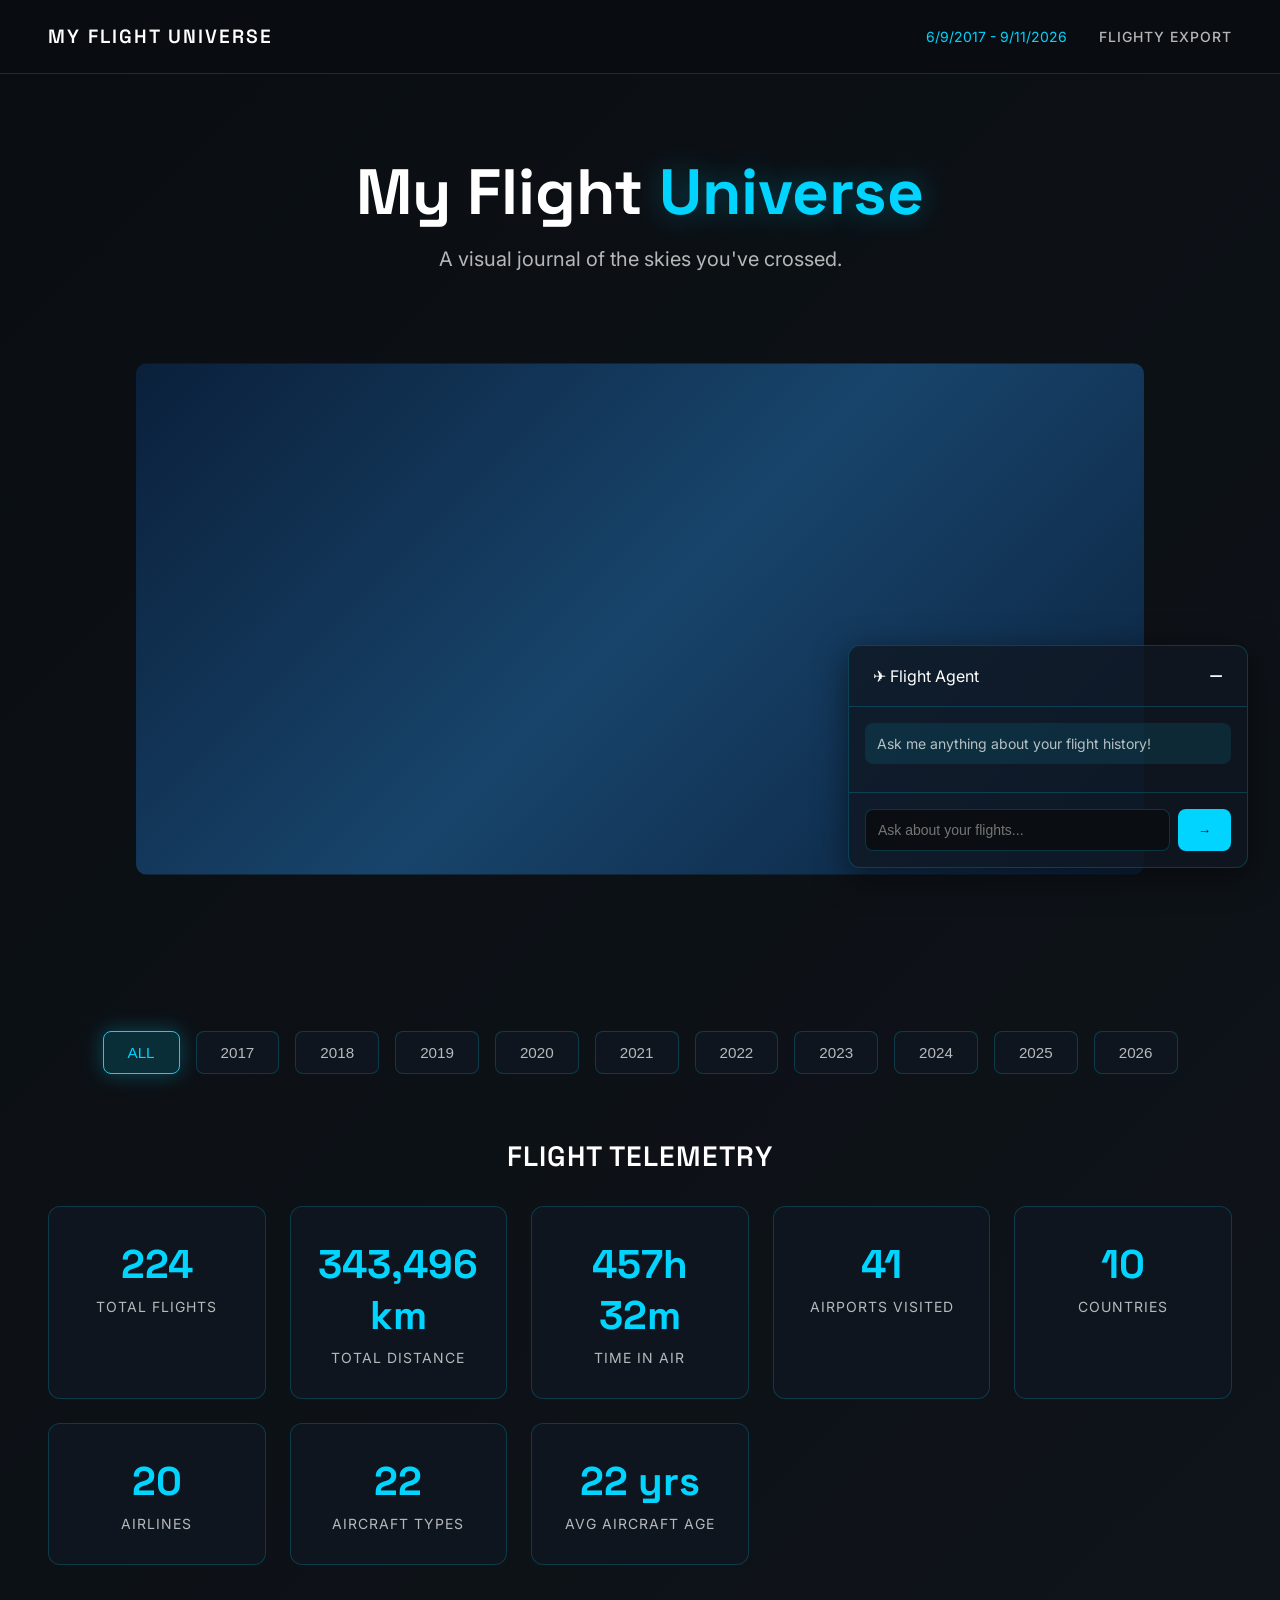
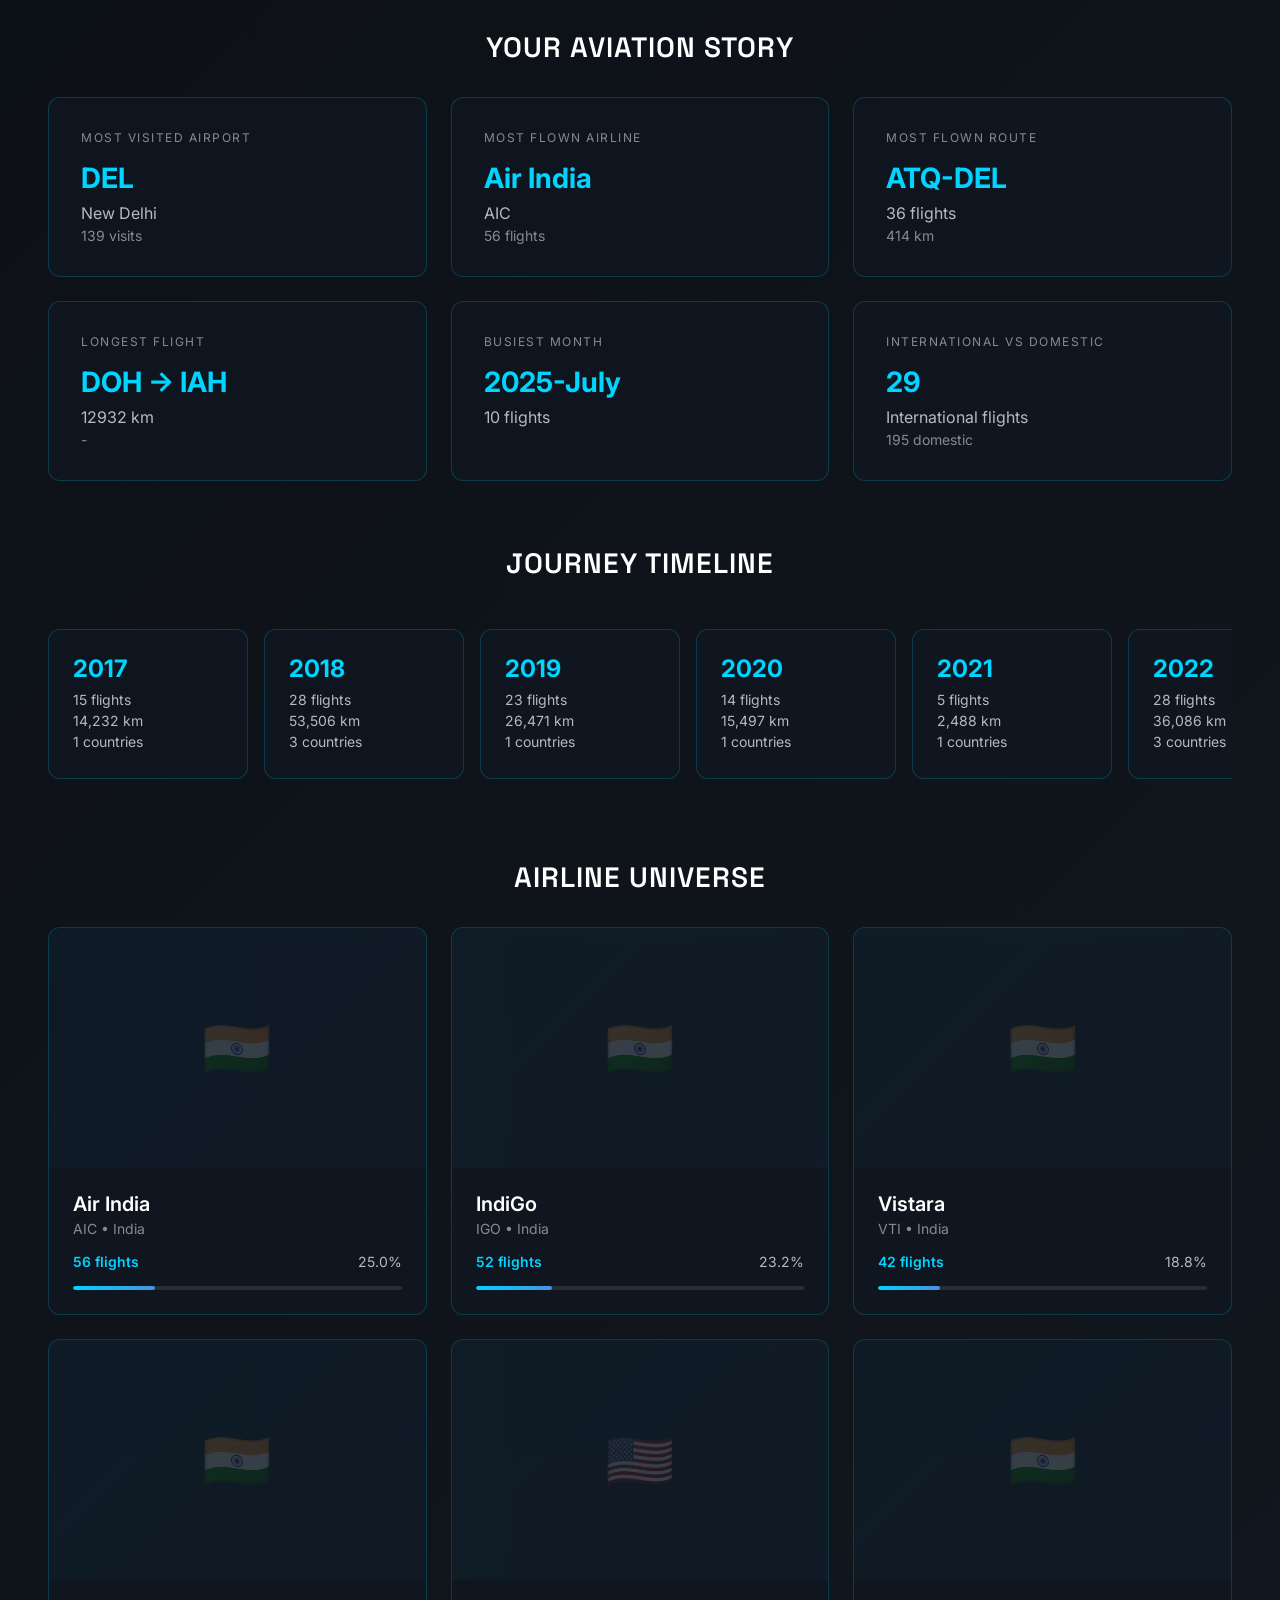
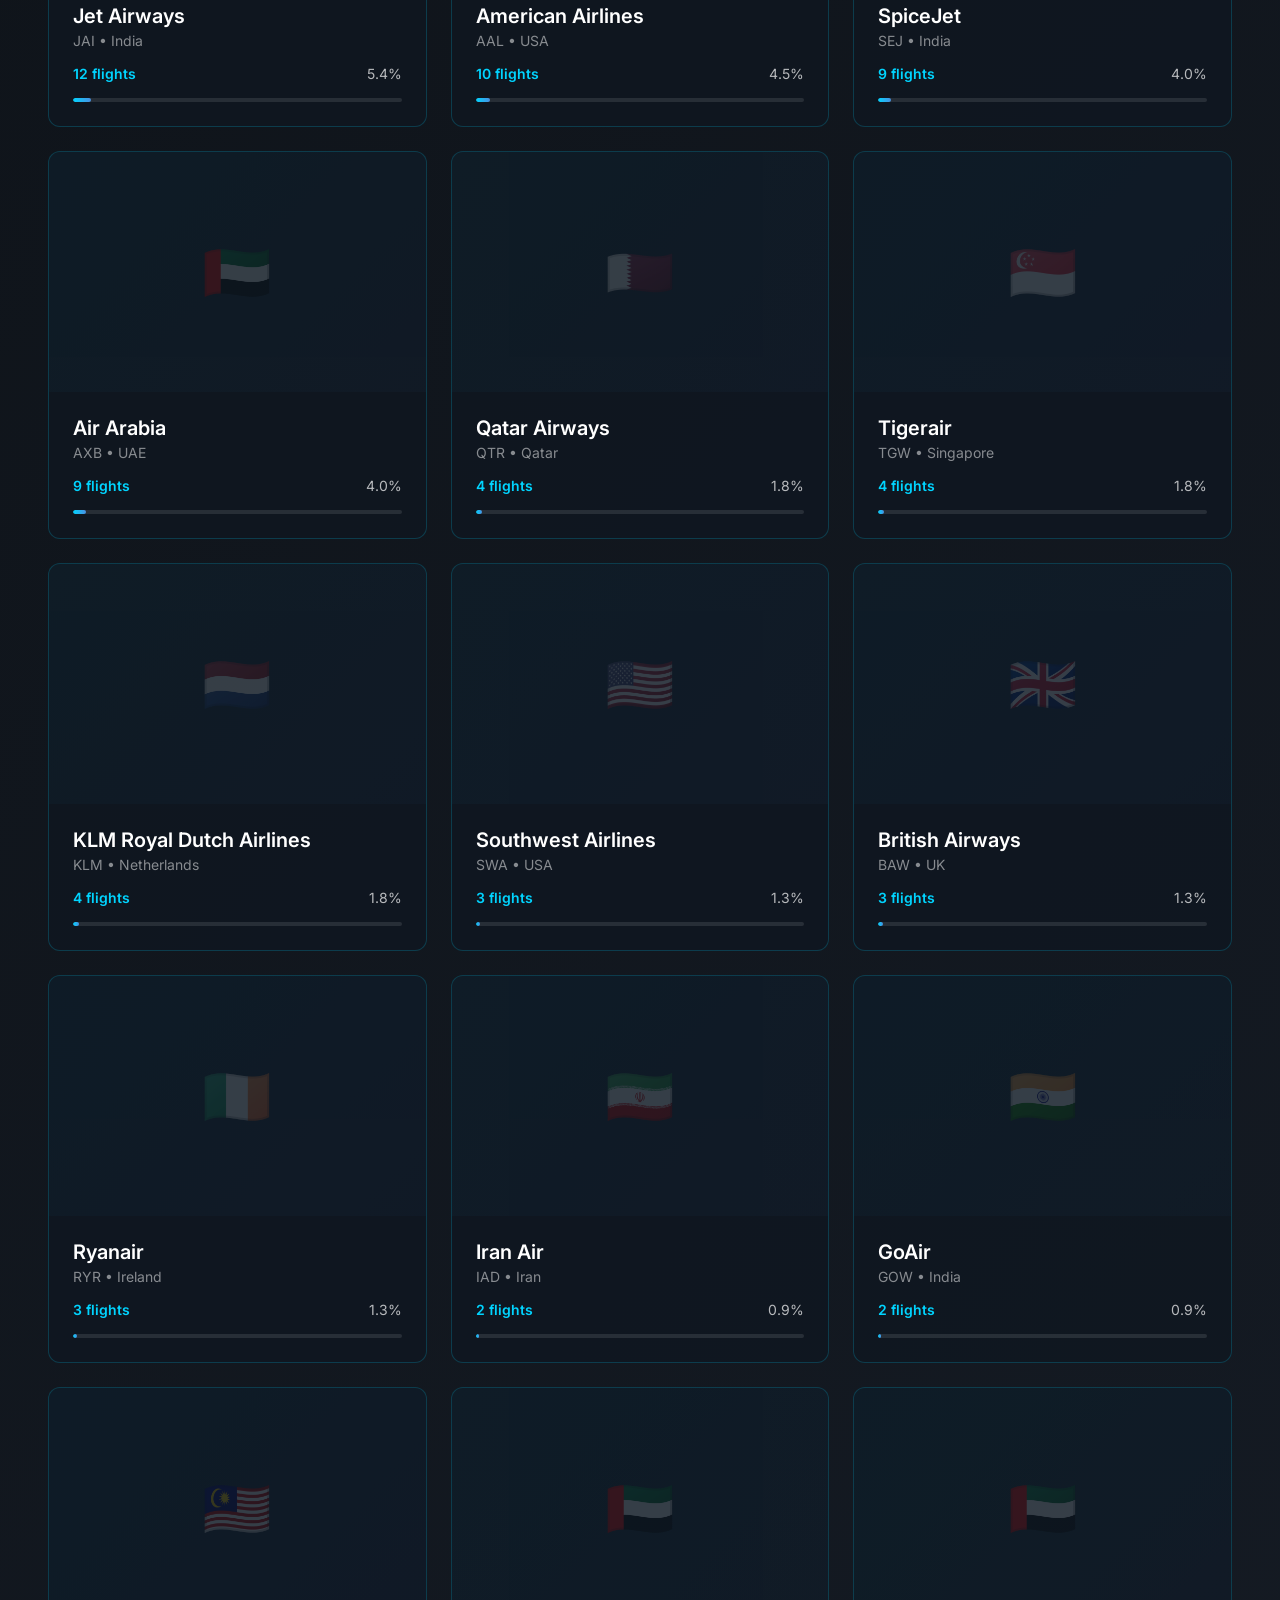
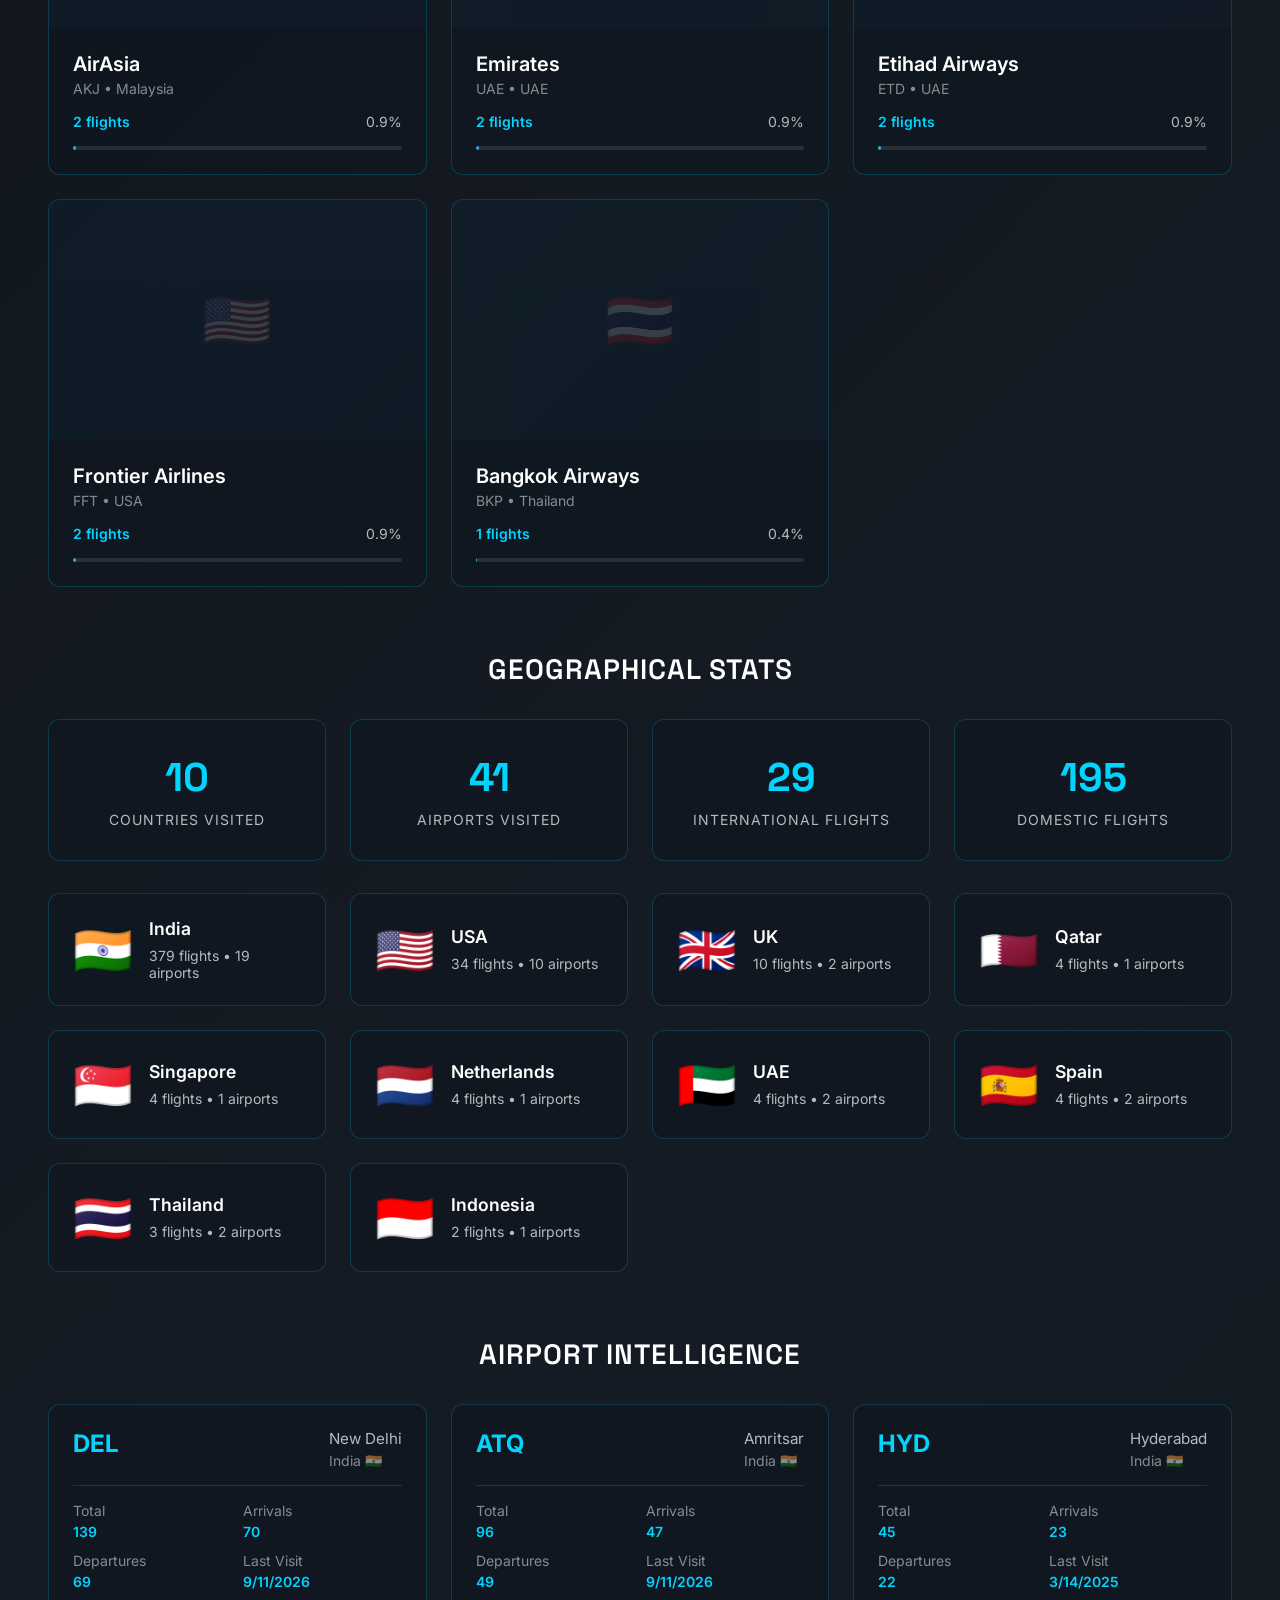
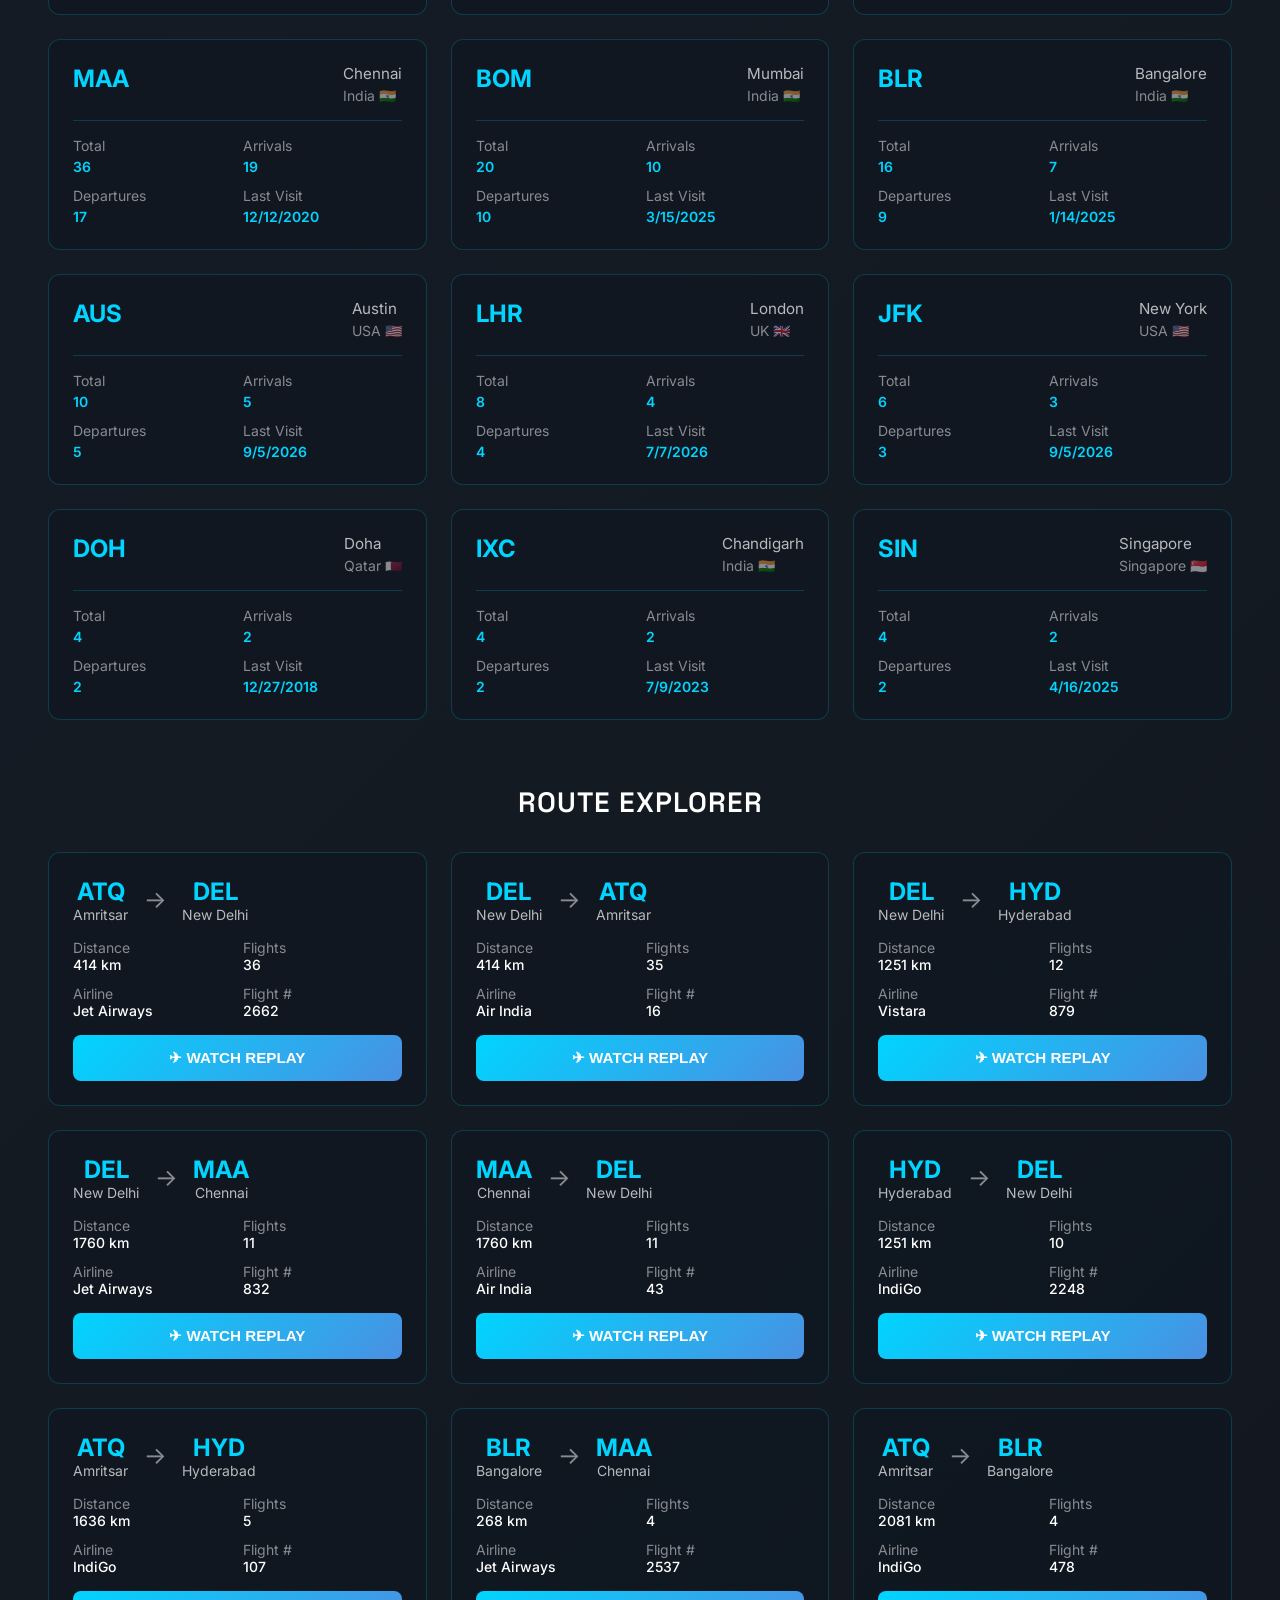
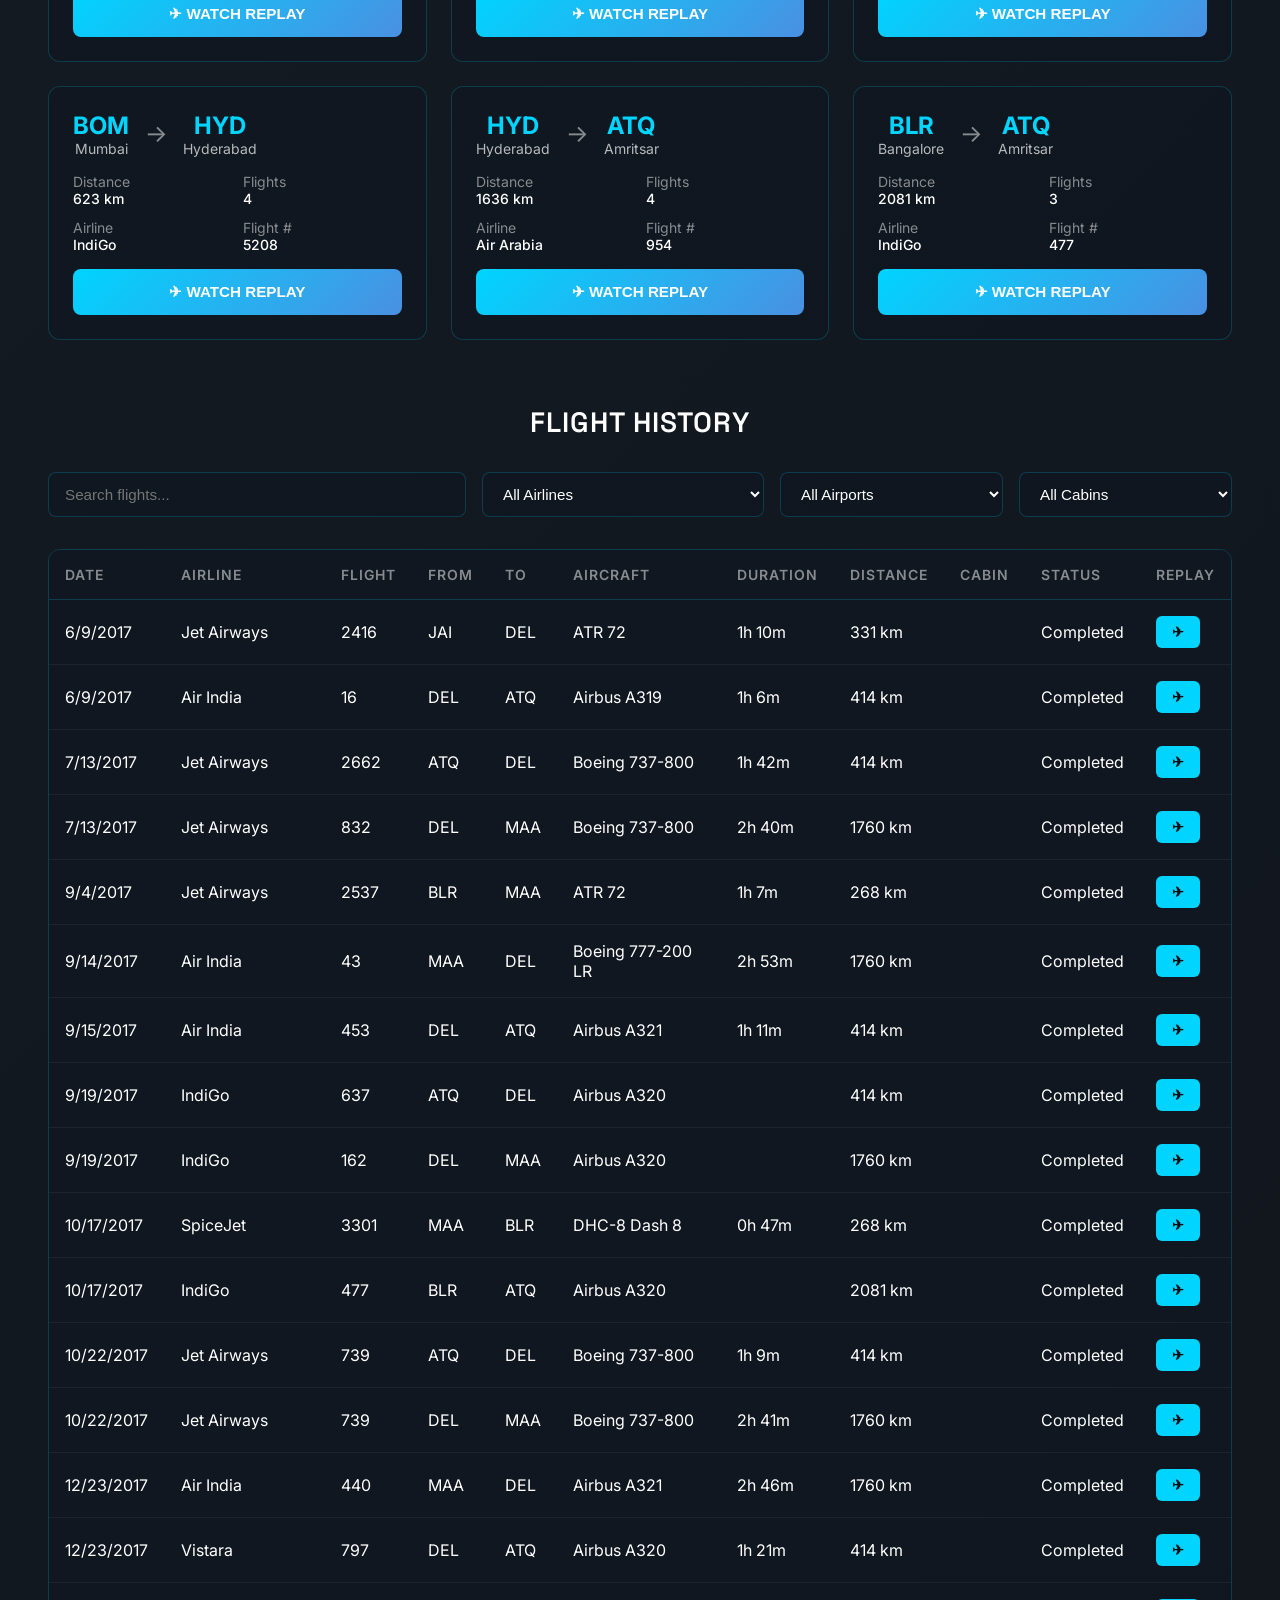
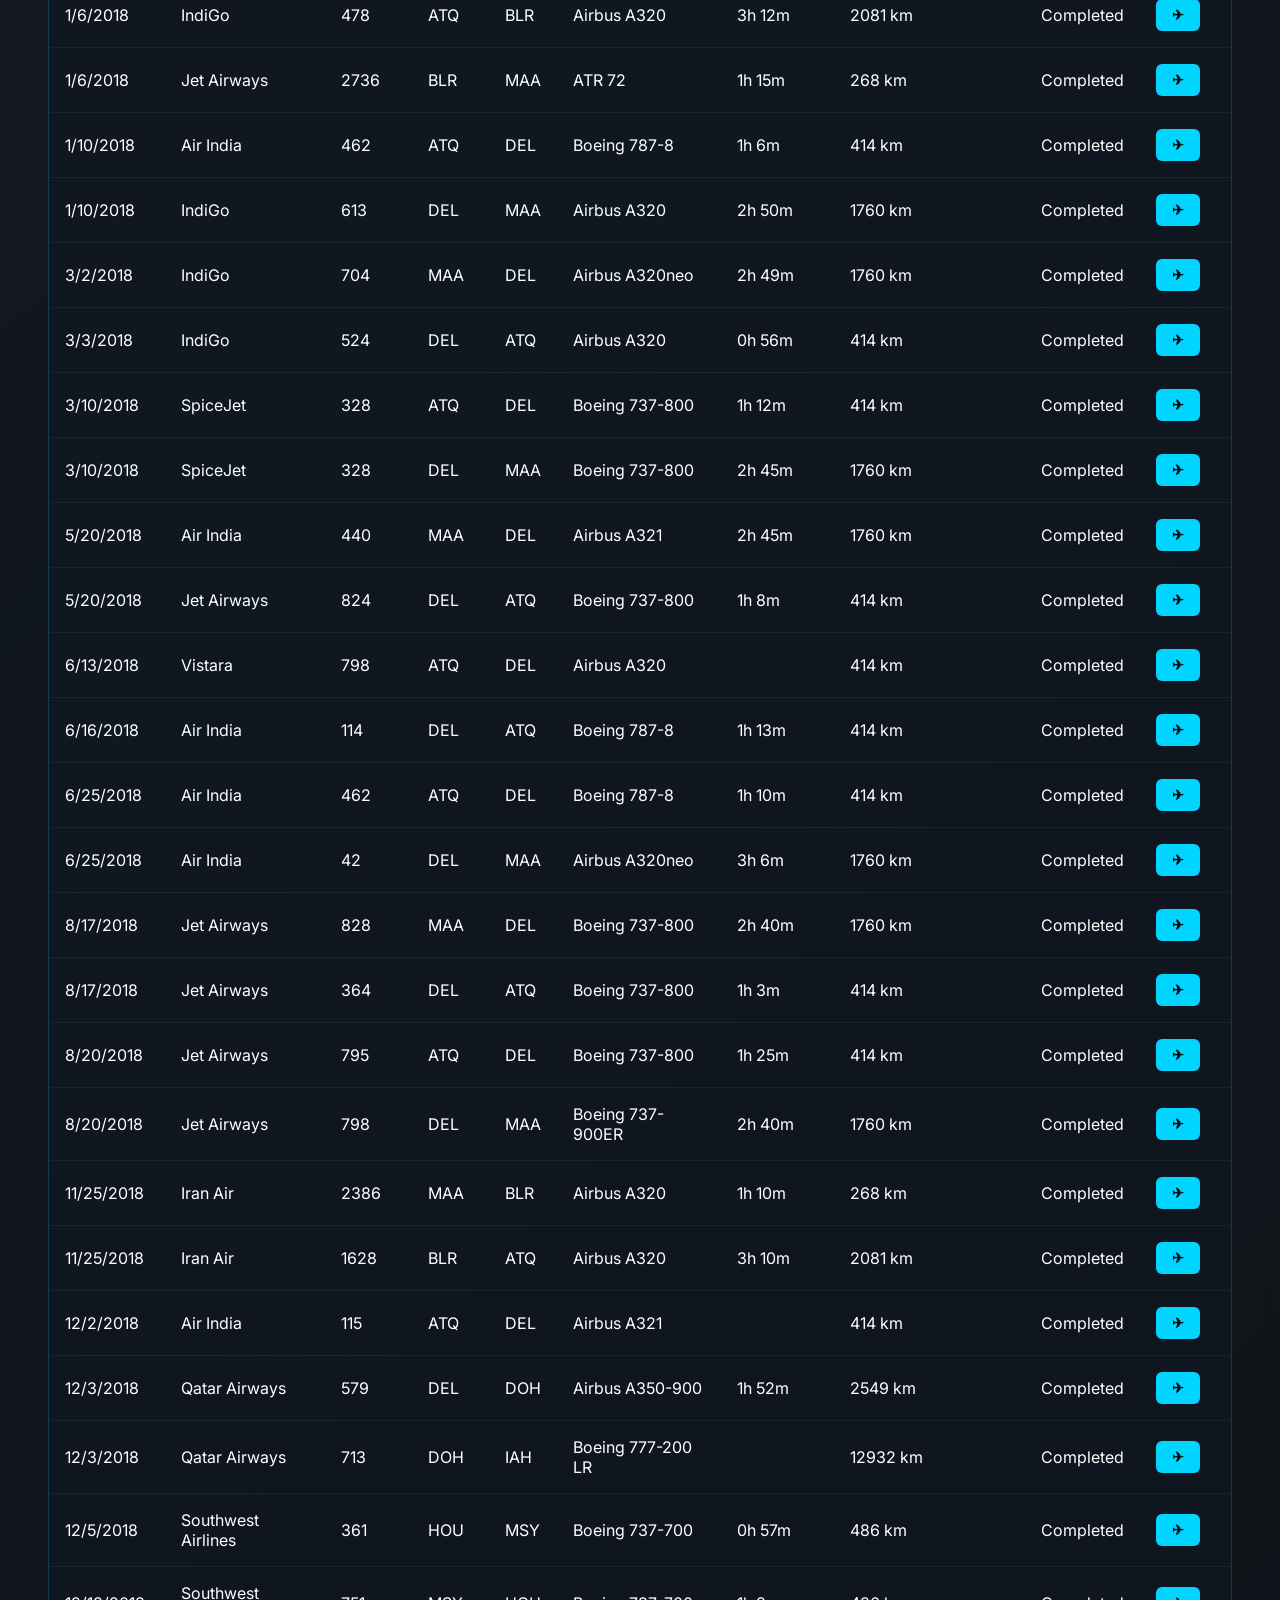
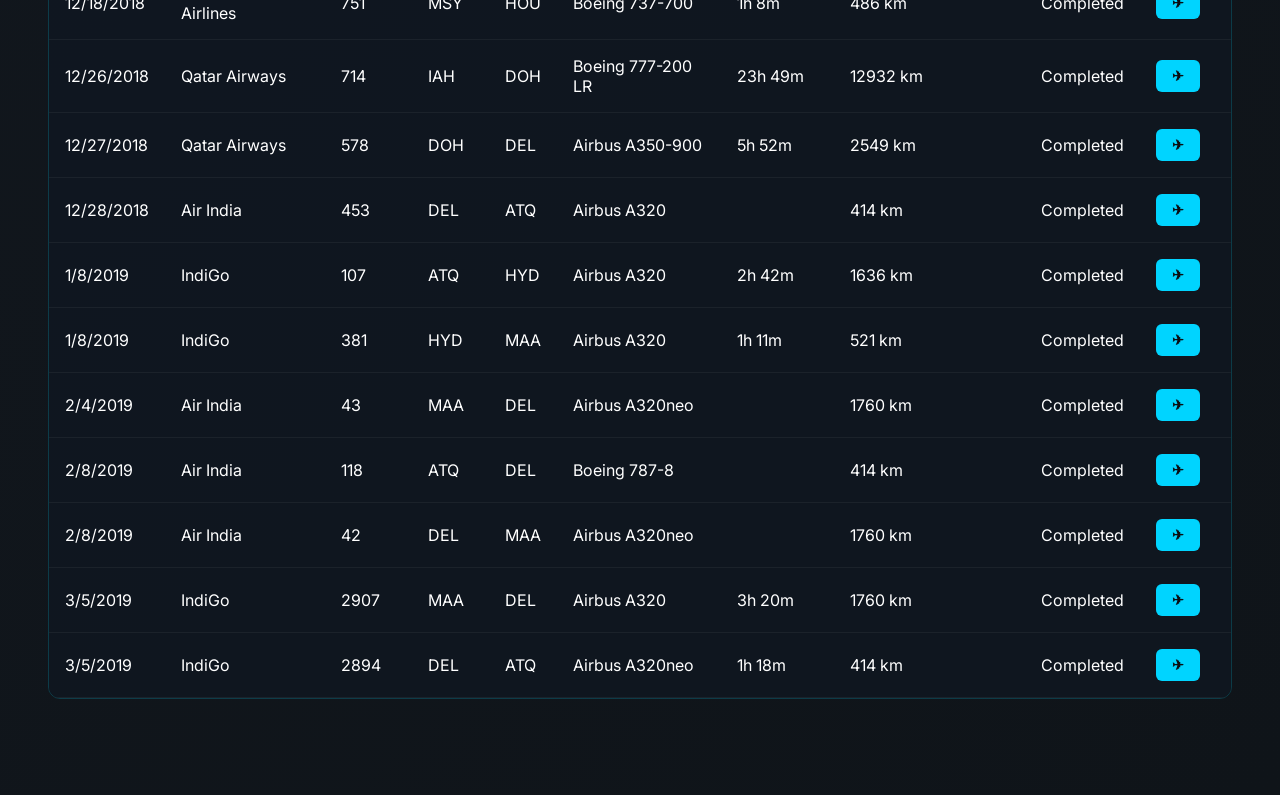
==== index.html @ b96ce651 "Add files via upload" ====
<!DOCTYPE html>
<html lang="en">
<head>
    <meta charset="UTF-8">
    <meta name="viewport" content="width=device-width, initial-scale=1.0">
    <title>My Flight Universe</title>
    <link rel="preconnect" href="https://fonts.googleapis.com">
    <link rel="preconnect" href="https://fonts.gstatic.com" crossorigin>
    <link href="https://fonts.googleapis.com/css2?family=Inter:wght@300;400;500;600;700&family=Space+Grotesk:wght@400;500;600;700&display=swap" rel="stylesheet">
    <link rel="stylesheet" href="styles.css">
</head>
<body>
    <div id="app">
        <nav class="top-nav">
            <div class="nav-left">
                <h1 class="nav-logo">MY FLIGHT UNIVERSE</h1>
            </div>
            <div class="nav-right">
                <span class="date-range" id="dateRange">Loading...</span>
                <span class="export-label">FLIGHTY EXPORT</span>
            </div>
        </nav>

        <main class="main-content">
            <!-- Hero Section -->
            <section class="hero-section">
                <h1 class="hero-title">My Flight <span class="universe-glow">Universe</span></h1>
                <p class="hero-subtitle">A visual journal of the skies you've crossed.</p>

                <div class="globe-container" id="globeContainer">
                    <div id="globe"></div>
                </div>
            </section>

            <!-- Year Filter -->
            <section class="filter-section">
                <div class="year-filter" id="yearFilter">
                    <button class="year-btn active" data-year="all">ALL</button>
                </div>
            </section>

            <!-- Flight Telemetry -->
            <section class="telemetry-section">
                <h2 class="section-title">FLIGHT TELEMETRY</h2>
                <div class="kpi-grid" id="kpiGrid">
                    <div class="kpi-card">
                        <div class="kpi-value" id="totalFlights">-</div>
                        <div class="kpi-label">Total Flights</div>
                    </div>
                    <div class="kpi-card">
                        <div class="kpi-value" id="totalDistance">-</div>
                        <div class="kpi-label">Total Distance</div>
                    </div>
                    <div class="kpi-card">
                        <div class="kpi-value" id="timeInAir">-</div>
                        <div class="kpi-label">Time in Air</div>
                    </div>
                    <div class="kpi-card">
                        <div class="kpi-value" id="airportsVisited">-</div>
                        <div class="kpi-label">Airports Visited</div>
                    </div>
                    <div class="kpi-card">
                        <div class="kpi-value" id="countries">-</div>
                        <div class="kpi-label">Countries</div>
                    </div>
                    <div class="kpi-card">
                        <div class="kpi-value" id="airlines">-</div>
                        <div class="kpi-label">Airlines</div>
                    </div>
                    <div class="kpi-card">
                        <div class="kpi-value" id="aircraftTypes">-</div>
                        <div class="kpi-label">Aircraft Types</div>
                    </div>
                    <div class="kpi-card">
                        <div class="kpi-value" id="avgAircraftAge">-</div>
                        <div class="kpi-label">Avg Aircraft Age</div>
                    </div>
                </div>
            </section>

            <!-- Aviation Story -->
            <section class="story-section">
                <h2 class="section-title">YOUR AVIATION STORY</h2>
                <div class="story-grid" id="storyGrid"></div>
            </section>

            <!-- Journey Timeline -->
            <section class="timeline-section">
                <h2 class="section-title">JOURNEY TIMELINE</h2>
                <div class="timeline-container" id="timelineContainer"></div>
            </section>

            <!-- Airline Universe -->
            <section class="airline-section">
                <h2 class="section-title">AIRLINE UNIVERSE</h2>
                <div class="airline-grid" id="airlineGrid"></div>
            </section>

            <!-- Geographical Stats -->
            <section class="geo-section">
                <h2 class="section-title">GEOGRAPHICAL STATS</h2>
                <div class="geo-summary" id="geoSummary"></div>
                <div class="country-grid" id="countryGrid"></div>
            </section>

            <!-- Airport Intelligence -->
            <section class="airport-section">
                <h2 class="section-title">AIRPORT INTELLIGENCE</h2>
                <div class="airport-grid" id="airportGrid"></div>
            </section>

            <!-- Route Explorer -->
            <section class="route-section">
                <h2 class="section-title">ROUTE EXPLORER</h2>
                <div class="route-grid" id="routeGrid"></div>
            </section>

            <!-- Flight History -->
            <section class="history-section">
                <h2 class="section-title">FLIGHT HISTORY</h2>
                <div class="history-controls">
                    <input type="text" id="searchInput" placeholder="Search flights..." class="search-input">
                    <select id="airlineFilter" class="filter-select">
                        <option value="">All Airlines</option>
                    </select>
                    <select id="airportFilter" class="filter-select">
                        <option value="">All Airports</option>
                    </select>
                    <select id="cabinFilter" class="filter-select">
                        <option value="">All Cabins</option>
                    </select>
                </div>
                <div class="table-container">
                    <table class="flight-table" id="flightTable">
                        <thead>
                            <tr>
                                <th>Date</th>
                                <th>Airline</th>
                                <th>Flight</th>
                                <th>From</th>
                                <th>To</th>
                                <th>Aircraft</th>
                                <th>Duration</th>
                                <th>Distance</th>
                                <th>Cabin</th>
                                <th>Status</th>
                                <th>Replay</th>
                            </tr>
                        </thead>
                        <tbody id="flightTableBody"></tbody>
                    </table>
                </div>
            </section>
        </main>

        <!-- Flight Replay Modal -->
        <div id="replayModal" class="replay-modal">
            <div class="replay-content">
                <button class="replay-close" id="replayClose">×</button>
                <div class="replay-layout">
                    <div class="replay-globe-section">
                        <canvas id="replayCanvas"></canvas>
                        <div id="replayGlobe" style="display:none;"></div>
                    </div>
                    <div class="replay-info-section">
                        <h3 class="replay-title">FLIGHT REPLAY</h3>
                        <div class="replay-details" id="replayDetails"></div>
                        <div class="replay-controls">
                            <button id="replayPlay" class="replay-btn">▶ Play</button>
                            <button id="replayPause" class="replay-btn" style="display:none;">⏸ Pause</button>
                            <button id="replayRestart" class="replay-btn">↻ Restart</button>
                            <div class="replay-speed">
                                <label>Speed:</label>
                                <button class="speed-btn" data-speed="0.5">0.5x</button>
                                <button class="speed-btn active" data-speed="1">1x</button>
                                <button class="speed-btn" data-speed="2">2x</button>
                                <button class="speed-btn" data-speed="4">4x</button>
                            </div>
                            <div class="replay-scrubber">
                                <input type="range" id="replayScrubber" min="0" max="100" value="0" class="scrubber">
                                <div class="scrubber-label">
                                    <span id="replayProgress">0%</span>
                                </div>
                            </div>
                        </div>
                    </div>
                </div>
            </div>
        </div>

        <!-- Flight Agent -->
        <div class="flight-agent" id="flightAgent">
            <div class="agent-header" id="agentHeader">
                <span>✈ Flight Agent</span>
                <button class="agent-toggle" id="agentToggle">−</button>
            </div>
            <div class="agent-body" id="agentBody">
                <div class="agent-messages" id="agentMessages">
                    <div class="agent-message agent-welcome">
                        Ask me anything about your flight history!
                    </div>
                </div>
                <div class="agent-input-container">
                    <input type="text" id="agentInput" placeholder="Ask about your flights..." class="agent-input">
                    <button id="agentSend" class="agent-send">→</button>
                </div>
            </div>
        </div>

        <!-- CSV Upload -->
        <div class="upload-section">
            <input type="file" id="csvUpload" accept=".csv" style="display: none;">
            <button id="uploadBtn" class="upload-btn">📁 Load Flighty CSV</button>
        </div>
    </div>

    <script src="https://unpkg.com/globe.gl"></script>
    <script src="https://cdn.jsdelivr.net/npm/topojson-client@3"></script>
    <script src="app.js"></script>
</body>
</html>
---- styles.css ----
:root {
    --bg-dark: #0a0e12;
    --bg-card: rgba(15, 23, 33, 0.8);
    --bg-card-hover: rgba(20, 30, 42, 0.9);
    --accent-cyan: #00d4ff;
    --accent-blue: #4a90e2;
    --accent-purple: #7b68ee;
    --text-primary: #ffffff;
    --text-secondary: rgba(255, 255, 255, 0.7);
    --text-muted: rgba(255, 255, 255, 0.5);
    --border-color: rgba(0, 212, 255, 0.2);
    --glow-color: rgba(0, 212, 255, 0.3);
}

* {
    margin: 0;
    padding: 0;
    box-sizing: border-box;
}

body {
    font-family: 'Inter', -apple-system, BlinkMacSystemFont, sans-serif;
    background: linear-gradient(135deg, #0a0e12 0%, #151b24 50%, #0f1419 100%);
    color: var(--text-primary);
    min-height: 100vh;
    overflow-x: hidden;
}

/* Navigation */
.top-nav {
    display: flex;
    justify-content: space-between;
    align-items: center;
    padding: 1.5rem 3rem;
    background: rgba(10, 14, 18, 0.95);
    backdrop-filter: blur(10px);
    border-bottom: 1px solid var(--border-color);
    position: sticky;
    top: 0;
    z-index: 100;
}

.nav-logo {
    font-family: 'Space Grotesk', sans-serif;
    font-size: 1.2rem;
    font-weight: 600;
    letter-spacing: 2px;
    color: var(--text-primary);
}

.nav-right {
    display: flex;
    gap: 2rem;
    align-items: center;
    font-size: 0.875rem;
    color: var(--text-secondary);
}

.date-range {
    color: var(--accent-cyan);
}

.export-label {
    font-weight: 500;
    letter-spacing: 1px;
}

/* Main Content */
.main-content {
    padding: 2rem 3rem;
    max-width: 1800px;
    margin: 0 auto;
}

/* Hero Section */
.hero-section {
    text-align: center;
    padding: 3rem 0 2rem;
}

.hero-title {
    font-family: 'Space Grotesk', sans-serif;
    font-size: 4rem;
    font-weight: 700;
    margin-bottom: 1rem;
    line-height: 1.2;
}

.universe-glow {
    color: var(--accent-cyan);
    text-shadow: 0 0 30px var(--glow-color);
}

.hero-subtitle {
    font-size: 1.25rem;
    color: var(--text-secondary);
    margin-bottom: 3rem;
}

.globe-container {
    width: 100%;
    height: 600px;
    margin: 2rem auto;
    position: relative;
    border-radius: 12px;
    overflow: hidden;
    pointer-events: auto;
    transition: transform 0.1s ease-out, opacity 0.1s ease-out;
    transform-origin: center;
}

#globe, #replayGlobe {
    width: 100%;
    height: 100%;
}

#globe canvas {
    display: block;
}

/* Filter Section */
.filter-section {
    margin: 3rem 0;
}

.year-filter {
    display: flex;
    gap: 1rem;
    justify-content: center;
    flex-wrap: wrap;
}

.year-btn {
    padding: 0.75rem 1.5rem;
    background: var(--bg-card);
    border: 1px solid var(--border-color);
    border-radius: 8px;
    color: var(--text-secondary);
    font-size: 0.95rem;
    font-weight: 500;
    cursor: pointer;
    transition: all 0.3s ease;
}

.year-btn:hover {
    background: var(--bg-card-hover);
    border-color: var(--accent-cyan);
    color: var(--text-primary);
    transform: translateY(-2px);
}

.year-btn.active {
    background: rgba(0, 212, 255, 0.15);
    border-color: var(--accent-cyan);
    color: var(--accent-cyan);
    box-shadow: 0 0 20px var(--glow-color);
}

/* Section Titles */
.section-title {
    font-family: 'Space Grotesk', sans-serif;
    font-size: 1.75rem;
    font-weight: 600;
    margin-bottom: 2rem;
    letter-spacing: 1px;
    text-align: center;
}

/* KPI Grid */
.telemetry-section, .story-section, .timeline-section,
.airline-section, .geo-section, .airport-section,
.route-section, .history-section {
    margin: 4rem 0;
}

.kpi-grid {
    display: grid;
    grid-template-columns: repeat(auto-fit, minmax(200px, 1fr));
    gap: 1.5rem;
}

.kpi-card {
    background: var(--bg-card);
    border: 1px solid var(--border-color);
    border-radius: 12px;
    padding: 2rem 1.5rem;
    text-align: center;
    transition: all 0.3s ease;
    backdrop-filter: blur(10px);
}

.kpi-card:hover {
    transform: translateY(-4px);
    border-color: var(--accent-cyan);
    box-shadow: 0 8px 24px var(--glow-color);
}

.kpi-value {
    font-family: 'Space Grotesk', sans-serif;
    font-size: 2.5rem;
    font-weight: 700;
    color: var(--accent-cyan);
    margin-bottom: 0.5rem;
}

.kpi-label {
    font-size: 0.875rem;
    color: var(--text-secondary);
    text-transform: uppercase;
    letter-spacing: 1px;
}

/* Story Grid */
.story-grid {
    display: grid;
    grid-template-columns: repeat(auto-fit, minmax(300px, 1fr));
    gap: 1.5rem;
}

.story-card {
    background: var(--bg-card);
    border: 1px solid var(--border-color);
    border-radius: 12px;
    padding: 2rem;
    transition: all 0.3s ease;
}

.story-card:hover {
    transform: translateY(-4px);
    border-color: var(--accent-cyan);
    box-shadow: 0 8px 24px var(--glow-color);
}

.story-card-title {
    font-size: 0.75rem;
    color: var(--text-muted);
    text-transform: uppercase;
    letter-spacing: 1.5px;
    margin-bottom: 1rem;
}

.story-card-main {
    font-size: 1.75rem;
    font-weight: 700;
    color: var(--accent-cyan);
    margin-bottom: 0.5rem;
}

.story-card-sub {
    font-size: 1rem;
    color: var(--text-secondary);
    margin-bottom: 0.25rem;
}

.story-card-detail {
    font-size: 0.875rem;
    color: var(--text-muted);
}

/* Timeline */
.timeline-container {
    display: flex;
    gap: 1rem;
    overflow-x: auto;
    padding: 1rem 0;
}

.timeline-item {
    background: var(--bg-card);
    border: 1px solid var(--border-color);
    border-radius: 12px;
    padding: 1.5rem;
    min-width: 200px;
    cursor: pointer;
    transition: all 0.3s ease;
}

.timeline-item:hover {
    transform: translateY(-4px);
    border-color: var(--accent-cyan);
}

.timeline-item.active {
    border-color: var(--accent-cyan);
    background: rgba(0, 212, 255, 0.1);
}

.timeline-year {
    font-size: 1.5rem;
    font-weight: 700;
    color: var(--accent-cyan);
    margin-bottom: 0.5rem;
}

.timeline-stat {
    font-size: 0.875rem;
    color: var(--text-secondary);
    margin: 0.25rem 0;
}

/* Airline Grid */
.airline-grid {
    display: grid;
    grid-template-columns: repeat(auto-fit, minmax(320px, 1fr));
    gap: 1.5rem;
}

.airline-card {
    background: var(--bg-card);
    border: 1px solid var(--border-color);
    border-radius: 12px;
    overflow: hidden;
    transition: all 0.3s ease;
}

.airline-card:hover {
    transform: translateY(-4px);
    border-color: var(--accent-cyan);
    box-shadow: 0 8px 24px var(--glow-color);
}

.airline-image {
    width: 100%;
    height: 240px;
    background: linear-gradient(135deg, rgba(0, 212, 255, 0.08), rgba(74, 144, 226, 0.08));
    display: flex;
    align-items: center;
    justify-content: center;
    font-size: 3.5rem;
    opacity: 0.4;
    position: relative;
}

.airline-wing-logo {
    max-width: 80%;
    max-height: 80%;
    object-fit: contain;
    filter: drop-shadow(0 0 10px rgba(0, 212, 255, 0.5));
    transition: filter 0.3s ease;
}

.airline-wing-logo:hover {
    filter: drop-shadow(0 0 20px rgba(0, 212, 255, 0.8));
}

.airline-flag-fallback {
    font-size: 3.5rem;
    opacity: 0.4;
    display: flex;
    align-items: center;
    justify-content: center;
    width: 100%;
    height: 100%;
}

.airline-card {
    cursor: pointer;
    user-select: none;
}

.airline-card.filtered {
    border-color: var(--accent-cyan);
    box-shadow: 0 0 20px rgba(0, 212, 255, 0.3);
}

.airline-card.filtered .airline-image {
    opacity: 1;
}

.airline-content {
    padding: 1.5rem;
}

.airline-name {
    font-size: 1.25rem;
    font-weight: 600;
    color: var(--text-primary);
    margin-bottom: 0.25rem;
}

.airline-code {
    font-size: 0.875rem;
    color: var(--text-muted);
    margin-bottom: 1rem;
}

.airline-stats {
    display: flex;
    justify-content: space-between;
    margin-bottom: 1rem;
    font-size: 0.875rem;
}

.airline-flights {
    color: var(--accent-cyan);
    font-weight: 600;
}

.airline-percentage {
    color: var(--text-secondary);
}

.airline-progress {
    width: 100%;
    height: 4px;
    background: rgba(255, 255, 255, 0.1);
    border-radius: 2px;
    overflow: hidden;
}

.airline-progress-bar {
    height: 100%;
    background: linear-gradient(90deg, var(--accent-cyan), var(--accent-blue));
    border-radius: 2px;
}

/* Geographical Stats */
.geo-summary {
    display: grid;
    grid-template-columns: repeat(auto-fit, minmax(200px, 1fr));
    gap: 1.5rem;
    margin-bottom: 2rem;
}

.country-grid {
    display: grid;
    grid-template-columns: repeat(auto-fit, minmax(250px, 1fr));
    gap: 1.5rem;
}

.country-card {
    background: var(--bg-card);
    border: 1px solid var(--border-color);
    border-radius: 12px;
    padding: 1.5rem;
    display: flex;
    align-items: center;
    justify-content: space-between;
    gap: 1rem;
    transition: all 0.3s ease;
}

.country-card:hover {
    transform: translateY(-4px);
    border-color: var(--accent-cyan);
}

.country-flag {
    font-size: 3rem;
}

.country-info {
    flex: 1;
}

.country-name {
    font-size: 1.1rem;
    font-weight: 600;
    margin-bottom: 0.5rem;
}

.country-stat {
    font-size: 0.875rem;
    color: var(--text-secondary);
}

/* Airport Grid */
.airport-grid {
    display: grid;
    grid-template-columns: repeat(auto-fit, minmax(300px, 1fr));
    gap: 1.5rem;
}

.airport-card {
    background: var(--bg-card);
    border: 1px solid var(--border-color);
    border-radius: 12px;
    padding: 1.5rem;
    transition: all 0.3s ease;
}

.airport-card:hover {
    transform: translateY(-4px);
    border-color: var(--accent-cyan);
}

.airport-header {
    display: flex;
    justify-content: space-between;
    align-items: start;
    margin-bottom: 1rem;
}

.airport-code {
    font-size: 1.5rem;
    font-weight: 700;
    color: var(--accent-cyan);
}

.airport-name {
    font-size: 0.95rem;
    color: var(--text-secondary);
    margin-bottom: 0.25rem;
}

.airport-location {
    font-size: 0.875rem;
    color: var(--text-muted);
}

.airport-stats {
    display: grid;
    grid-template-columns: 1fr 1fr;
    gap: 0.75rem;
    margin-top: 1rem;
    padding-top: 1rem;
    border-top: 1px solid var(--border-color);
}

.airport-stat {
    font-size: 0.875rem;
}

.airport-stat-label {
    color: var(--text-muted);
    margin-bottom: 0.25rem;
}

.airport-stat-value {
    color: var(--accent-cyan);
    font-weight: 600;
}

/* Route Grid */
.route-grid {
    display: grid;
    grid-template-columns: repeat(auto-fit, minmax(350px, 1fr));
    gap: 1.5rem;
}

.route-card {
    background: var(--bg-card);
    border: 1px solid var(--border-color);
    border-radius: 12px;
    padding: 1.5rem;
    transition: all 0.3s ease;
}

.route-card:hover {
    transform: translateY(-4px);
    border-color: var(--accent-cyan);
}

.route-path {
    display: flex;
    align-items: center;
    gap: 1rem;
    margin-bottom: 1rem;
}

.route-airport {
    text-align: center;
}

.route-airport-code {
    font-size: 1.5rem;
    font-weight: 700;
    color: var(--accent-cyan);
}

.route-airport-city {
    font-size: 0.875rem;
    color: var(--text-secondary);
}

.route-arrow {
    font-size: 1.5rem;
    color: var(--text-muted);
}

.route-details {
    display: grid;
    grid-template-columns: 1fr 1fr;
    gap: 0.75rem;
    margin-bottom: 1rem;
    font-size: 0.875rem;
}

.route-detail-label {
    color: var(--text-muted);
}

.route-detail-value {
    color: var(--text-primary);
    font-weight: 500;
}

.route-replay-btn {
    width: 100%;
    padding: 0.875rem;
    background: linear-gradient(135deg, var(--accent-cyan), var(--accent-blue));
    border: none;
    border-radius: 8px;
    color: var(--text-primary);
    font-size: 0.95rem;
    font-weight: 600;
    cursor: pointer;
    transition: all 0.3s ease;
}

.route-replay-btn:hover {
    transform: translateY(-2px);
    box-shadow: 0 8px 24px var(--glow-color);
}

/* Flight History */
.history-controls {
    display: flex;
    gap: 1rem;
    margin-bottom: 2rem;
    flex-wrap: wrap;
}

.search-input, .filter-select {
    padding: 0.75rem 1rem;
    background: var(--bg-card);
    border: 1px solid var(--border-color);
    border-radius: 8px;
    color: var(--text-primary);
    font-size: 0.95rem;
}

.search-input {
    flex: 1;
    min-width: 250px;
}

.filter-select {
    min-width: 150px;
}

.search-input:focus, .filter-select:focus {
    outline: none;
    border-color: var(--accent-cyan);
}

.table-container {
    overflow-x: auto;
    border-radius: 12px;
    border: 1px solid var(--border-color);
}

.flight-table {
    width: 100%;
    border-collapse: collapse;
    background: var(--bg-card);
}

.flight-table th {
    padding: 1rem;
    text-align: left;
    font-size: 0.875rem;
    font-weight: 600;
    color: var(--text-muted);
    text-transform: uppercase;
    letter-spacing: 1px;
    border-bottom: 1px solid var(--border-color);
}

.flight-table td {
    padding: 1rem;
    border-bottom: 1px solid rgba(255, 255, 255, 0.05);
}

.flight-table tbody tr {
    transition: background 0.2s ease;
}

.flight-table tbody tr:hover {
    background: var(--bg-card-hover);
}

.replay-btn-small {
    padding: 0.5rem 1rem;
    background: var(--accent-cyan);
    border: none;
    border-radius: 6px;
    color: var(--bg-dark);
    font-size: 0.875rem;
    font-weight: 600;
    cursor: pointer;
    transition: all 0.2s ease;
}

.replay-btn-small:hover {
    transform: scale(1.05);
    box-shadow: 0 4px 12px var(--glow-color);
}

/* Replay Modal */
.replay-modal {
    display: none;
    position: fixed;
    top: 0;
    left: 0;
    width: 100%;
    height: 100%;
    background: rgba(0, 0, 0, 0.95);
    z-index: 1000;
    overflow: auto;
}

.replay-modal.active {
    display: block;
}

.replay-content {
    position: relative;
    width: 100%;
    height: 100%;
    padding: 2rem;
}

.replay-close {
    position: absolute;
    top: 2rem;
    right: 2rem;
    width: 48px;
    height: 48px;
    background: var(--bg-card);
    border: 1px solid var(--border-color);
    border-radius: 50%;
    color: var(--text-primary);
    font-size: 2rem;
    cursor: pointer;
    z-index: 10;
    transition: all 0.3s ease;
}

.replay-close:hover {
    border-color: var(--accent-cyan);
    transform: scale(1.1);
}

.replay-layout {
    display: grid;
    grid-template-columns: 2fr 1fr;
    gap: 2rem;
    height: calc(100vh - 4rem);
}

.replay-globe-section {
    border-radius: 12px;
    overflow: hidden;
    height: 100%;
    min-height: 500px;
}

#replayGlobe {
    width: 100%;
    height: 100%;
}

.replay-info-section {
    background: var(--bg-card);
    border: 1px solid var(--border-color);
    border-radius: 12px;
    padding: 2rem;
    overflow-y: auto;
}

.replay-title {
    font-family: 'Space Grotesk', sans-serif;
    font-size: 1.5rem;
    margin-bottom: 1.5rem;
    color: var(--accent-cyan);
}

.replay-details {
    margin-bottom: 2rem;
}

.replay-detail {
    margin-bottom: 1rem;
}

.replay-detail-label {
    font-size: 0.75rem;
    color: var(--text-muted);
    text-transform: uppercase;
    letter-spacing: 1px;
    margin-bottom: 0.25rem;
}

.replay-detail-value {
    font-size: 1.1rem;
    color: var(--text-primary);
    font-weight: 500;
}

.replay-controls {
    display: flex;
    flex-direction: column;
    gap: 1rem;
}

.replay-btn {
    padding: 0.875rem;
    background: var(--accent-cyan);
    border: none;
    border-radius: 8px;
    color: var(--bg-dark);
    font-size: 0.95rem;
    font-weight: 600;
    cursor: pointer;
    transition: all 0.3s ease;
}

.replay-btn:hover {
    transform: translateY(-2px);
    box-shadow: 0 4px 12px var(--glow-color);
}

.replay-speed {
    display: flex;
    gap: 0.5rem;
    align-items: center;
}

.replay-speed label {
    font-size: 0.875rem;
    color: var(--text-muted);
}

.speed-btn {
    padding: 0.5rem 1rem;
    background: var(--bg-card);
    border: 1px solid var(--border-color);
    border-radius: 6px;
    color: var(--text-secondary);
    font-size: 0.875rem;
    cursor: pointer;
    transition: all 0.2s ease;
}

.speed-btn:hover {
    border-color: var(--accent-cyan);
}

.speed-btn.active {
    background: var(--accent-cyan);
    color: var(--bg-dark);
    border-color: var(--accent-cyan);
}

.replay-scrubber {
    margin-top: 1rem;
}

.scrubber {
    width: 100%;
    height: 4px;
    background: rgba(255, 255, 255, 0.1);
    border-radius: 2px;
    outline: none;
    -webkit-appearance: none;
}

.scrubber::-webkit-slider-thumb {
    -webkit-appearance: none;
    width: 16px;
    height: 16px;
    background: var(--accent-cyan);
    border-radius: 50%;
    cursor: pointer;
}

.scrubber-label {
    text-align: center;
    margin-top: 0.5rem;
    font-size: 0.875rem;
    color: var(--text-muted);
}

/* Flight Agent */
.flight-agent {
    position: fixed;
    bottom: 2rem;
    right: 2rem;
    width: 400px;
    background: var(--bg-card);
    border: 1px solid var(--border-color);
    border-radius: 12px;
    box-shadow: 0 8px 32px rgba(0, 0, 0, 0.5);
    z-index: 500;
}

.agent-header {
    padding: 1rem 1.5rem;
    border-bottom: 1px solid var(--border-color);
    display: flex;
    justify-content: space-between;
    align-items: center;
    cursor: pointer;
}

.agent-toggle {
    background: none;
    border: none;
    color: var(--text-primary);
    font-size: 1.5rem;
    cursor: pointer;
}

.agent-body {
    max-height: 400px;
    display: flex;
    flex-direction: column;
}

.agent-body.collapsed {
    display: none;
}

.agent-messages {
    flex: 1;
    padding: 1rem;
    overflow-y: auto;
    max-height: 300px;
}

.agent-message {
    padding: 0.75rem;
    margin-bottom: 0.75rem;
    border-radius: 8px;
    font-size: 0.875rem;
}

.agent-welcome {
    background: rgba(0, 212, 255, 0.1);
    color: var(--text-secondary);
}

.agent-user {
    background: rgba(74, 144, 226, 0.2);
    color: var(--text-primary);
    margin-left: 2rem;
}

.agent-response {
    background: rgba(0, 212, 255, 0.15);
    color: var(--text-primary);
    margin-right: 2rem;
}

.agent-input-container {
    display: flex;
    gap: 0.5rem;
    padding: 1rem;
    border-top: 1px solid var(--border-color);
}

.agent-input {
    flex: 1;
    padding: 0.75rem;
    background: var(--bg-dark);
    border: 1px solid var(--border-color);
    border-radius: 8px;
    color: var(--text-primary);
    font-size: 0.875rem;
}

.agent-input:focus {
    outline: none;
    border-color: var(--accent-cyan);
}

.agent-send {
    padding: 0.75rem 1.25rem;
    background: var(--accent-cyan);
    border: none;
    border-radius: 8px;
    color: var(--bg-dark);
    font-weight: 600;
    cursor: pointer;
    transition: all 0.2s ease;
}

.agent-send:hover {
    transform: scale(1.05);
}

/* Upload Section */
.upload-section {
    position: fixed;
    top: 6rem;
    right: 3rem;
    z-index: 200;
    display: none;
}

.upload-btn {
    padding: 1rem 1.5rem;
    background: linear-gradient(135deg, var(--accent-cyan), var(--accent-blue));
    border: none;
    border-radius: 8px;
    color: var(--text-primary);
    font-size: 0.95rem;
    font-weight: 600;
    cursor: pointer;
    transition: all 0.3s ease;
    box-shadow: 0 4px 16px var(--glow-color);
}

.upload-btn:hover {
    transform: translateY(-2px);
    box-shadow: 0 8px 24px var(--glow-color);
}

/* Responsive */
@media (max-width: 1200px) {
    .replay-layout {
        grid-template-columns: 1fr;
    }

    .replay-globe-section {
        height: 50vh;
    }
}

@media (max-width: 768px) {
    .top-nav {
        padding: 1rem 1.5rem;
        flex-direction: column;
        gap: 1rem;
    }

    .main-content {
        padding: 1rem 1.5rem;
    }

    .hero-title {
        font-size: 2.5rem;
    }

    .globe-container {
        height: 400px;
    }

    .kpi-grid, .story-grid, .airline-grid, .country-grid, .airport-grid, .route-grid {
        grid-template-columns: 1fr;
    }

    .flight-agent {
        width: calc(100vw - 2rem);
        right: 1rem;
        left: 1rem;
    }

    .upload-section {
        right: 1.5rem;
    }

    .table-container {
        overflow-x: scroll;
    }
}
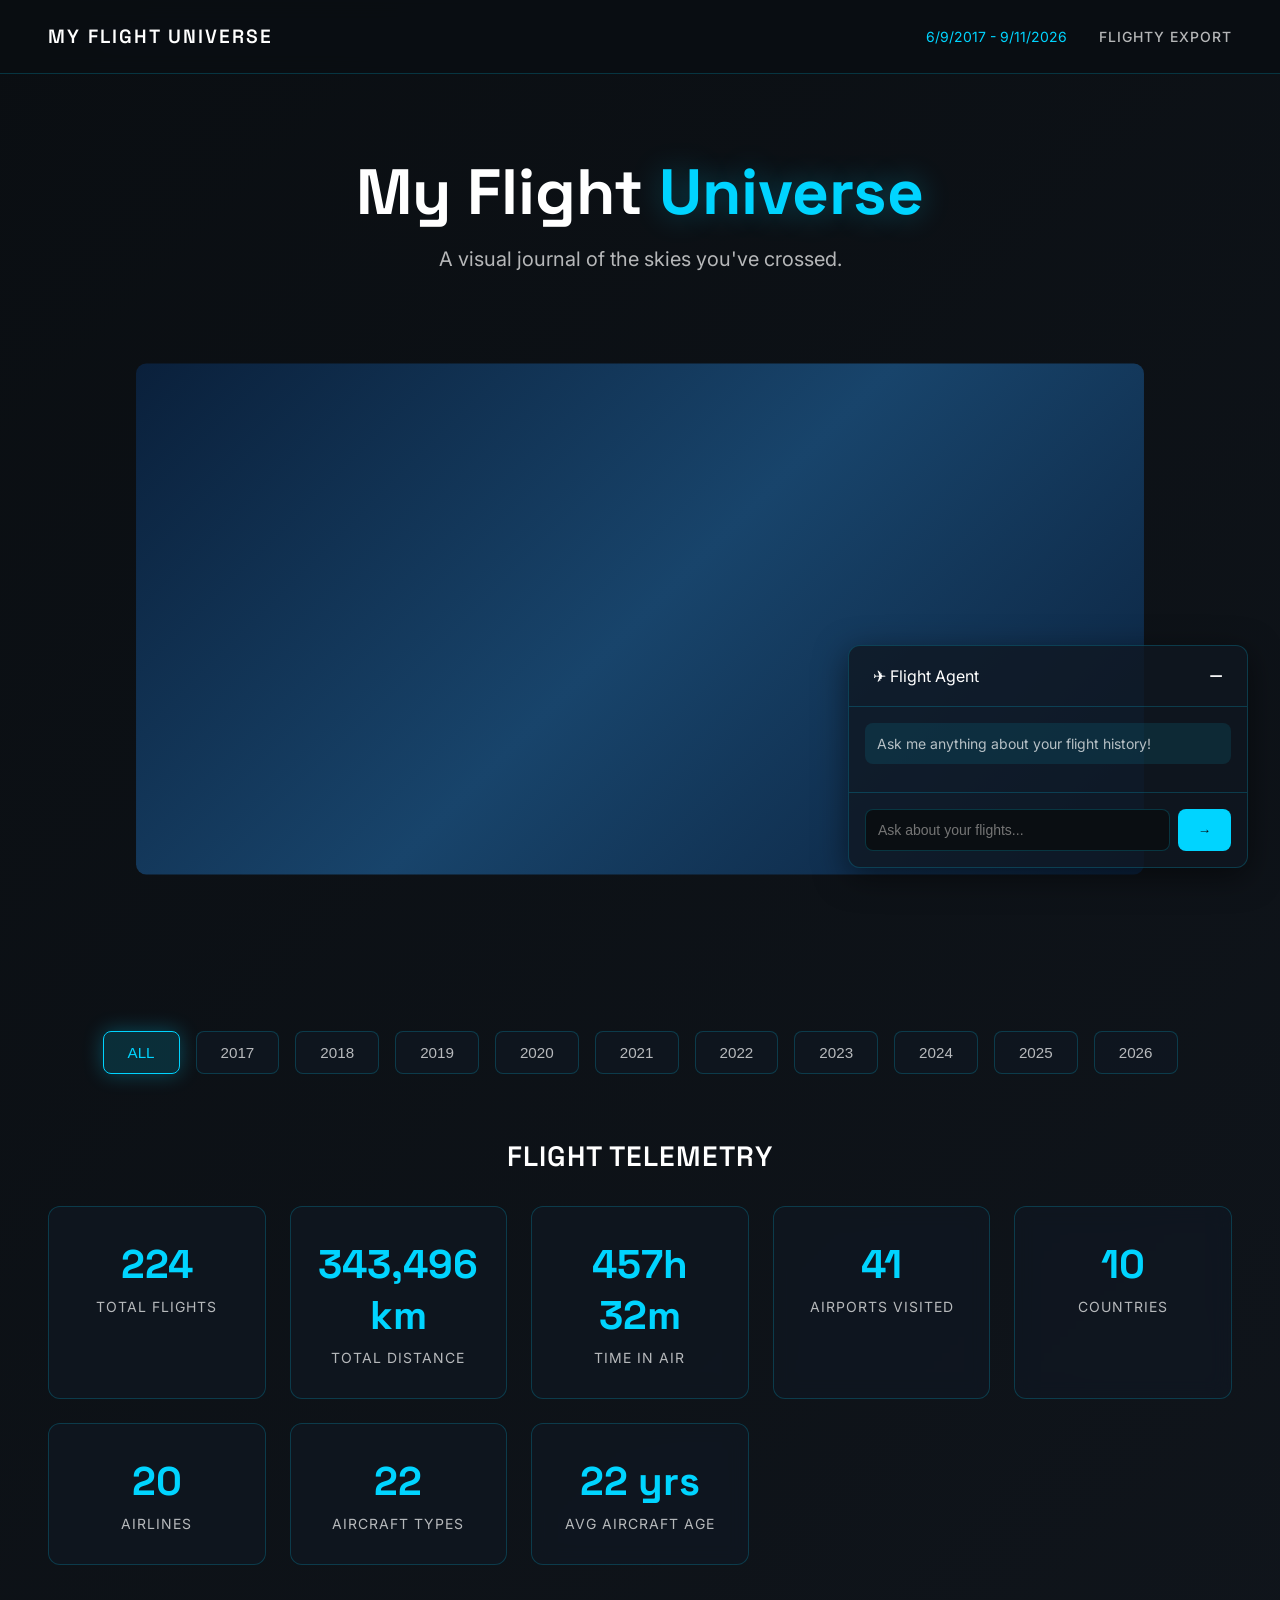
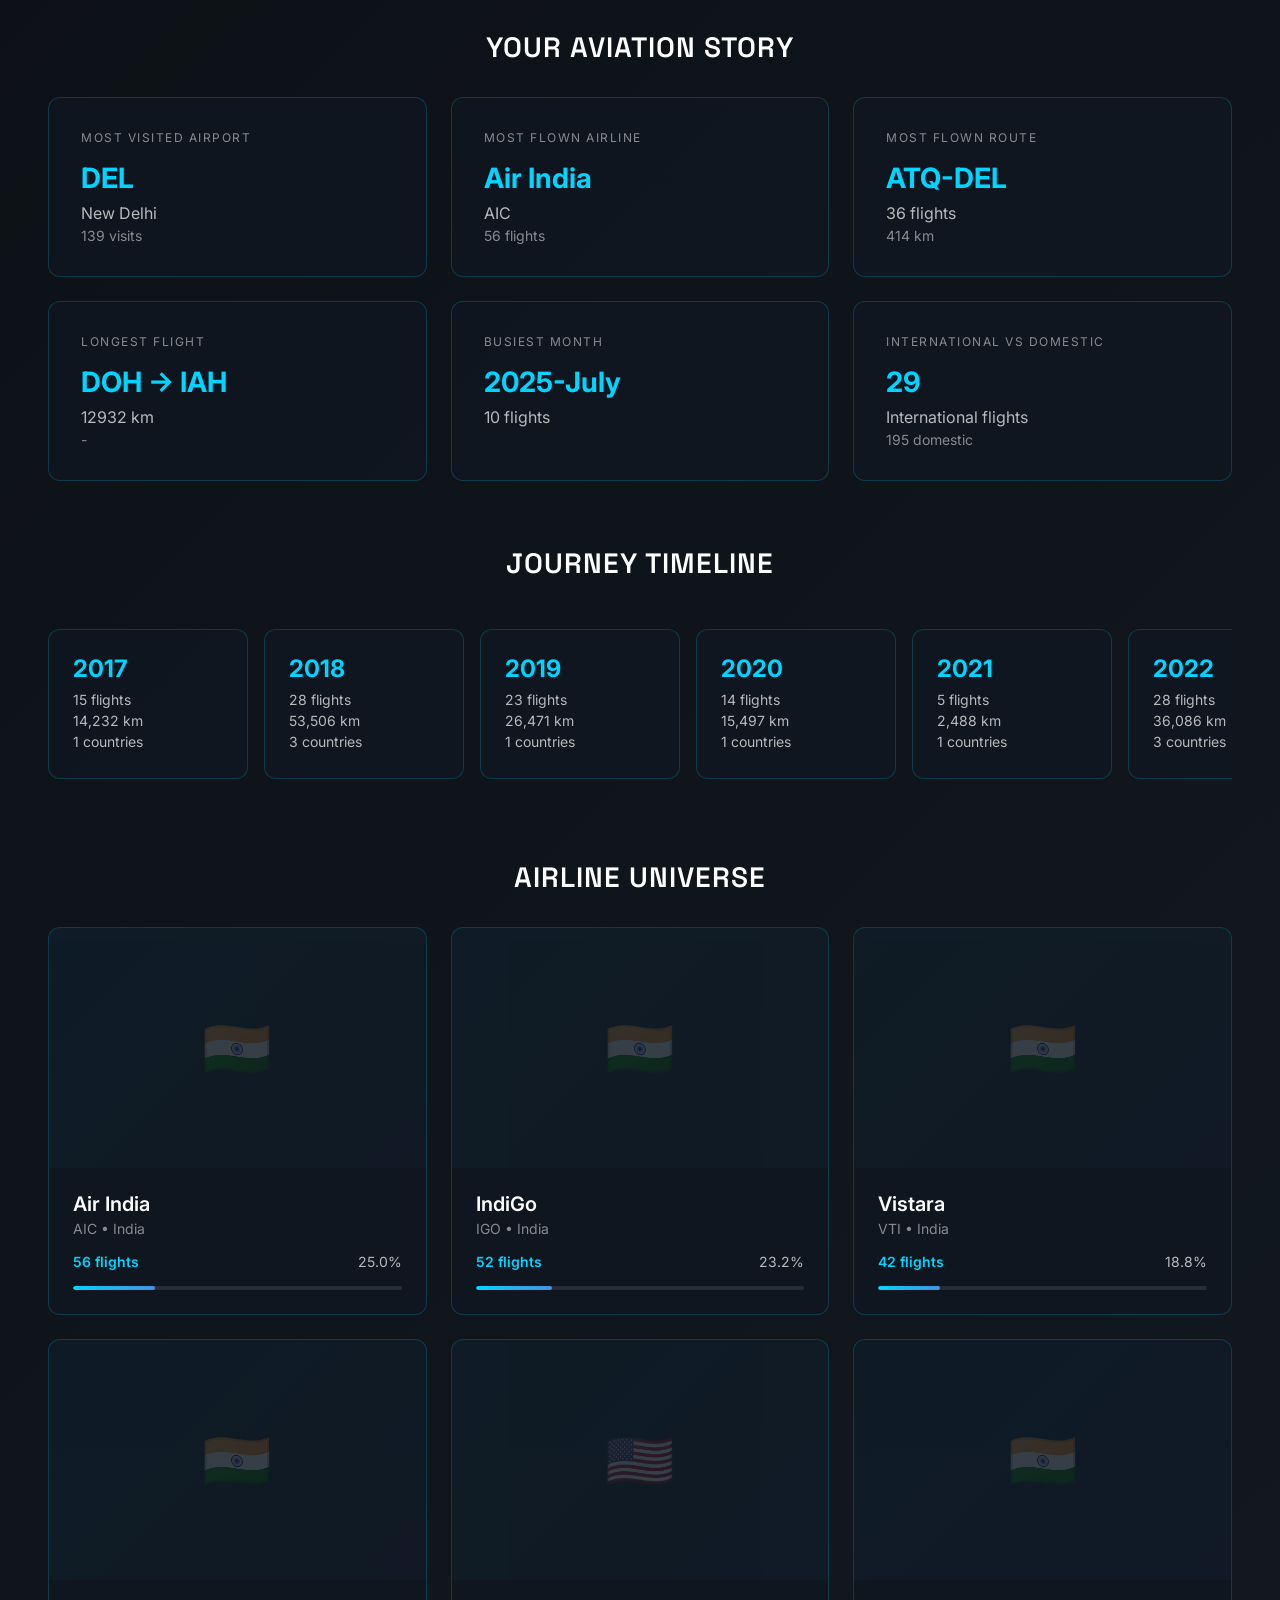
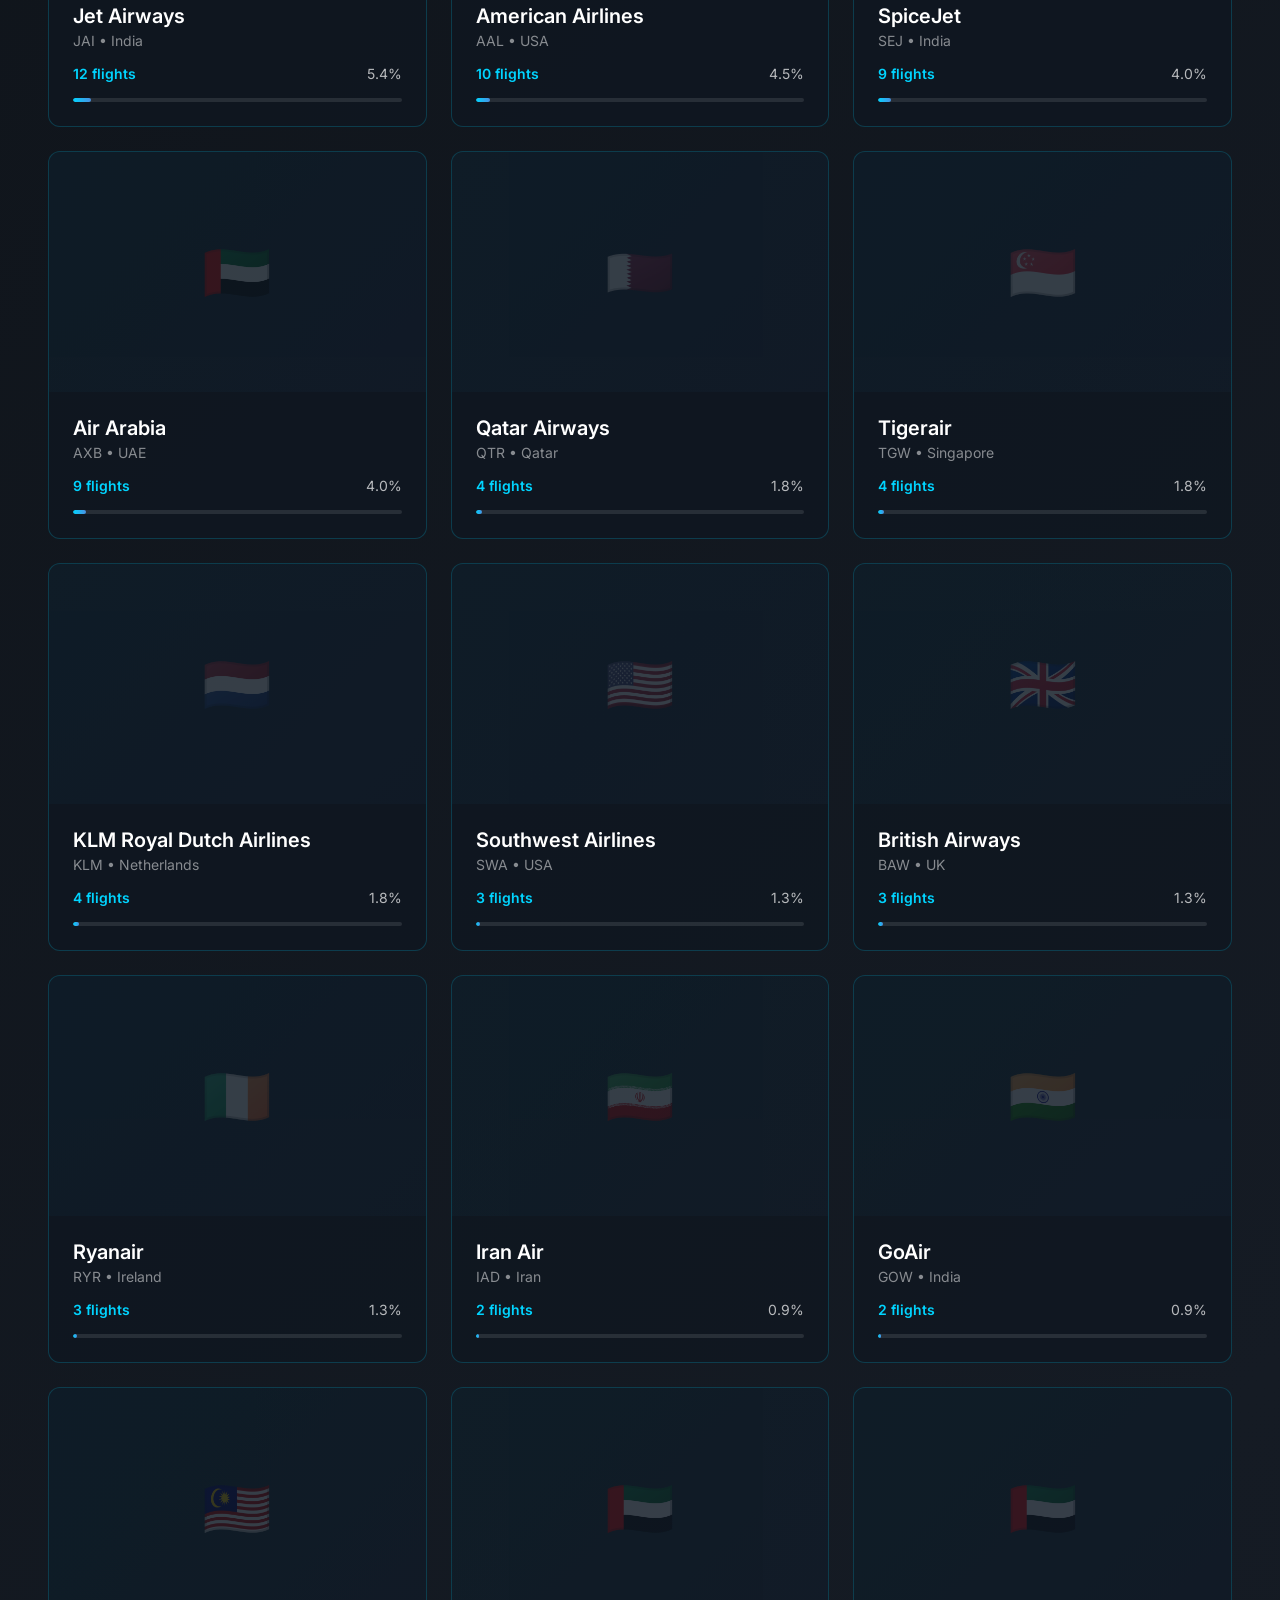
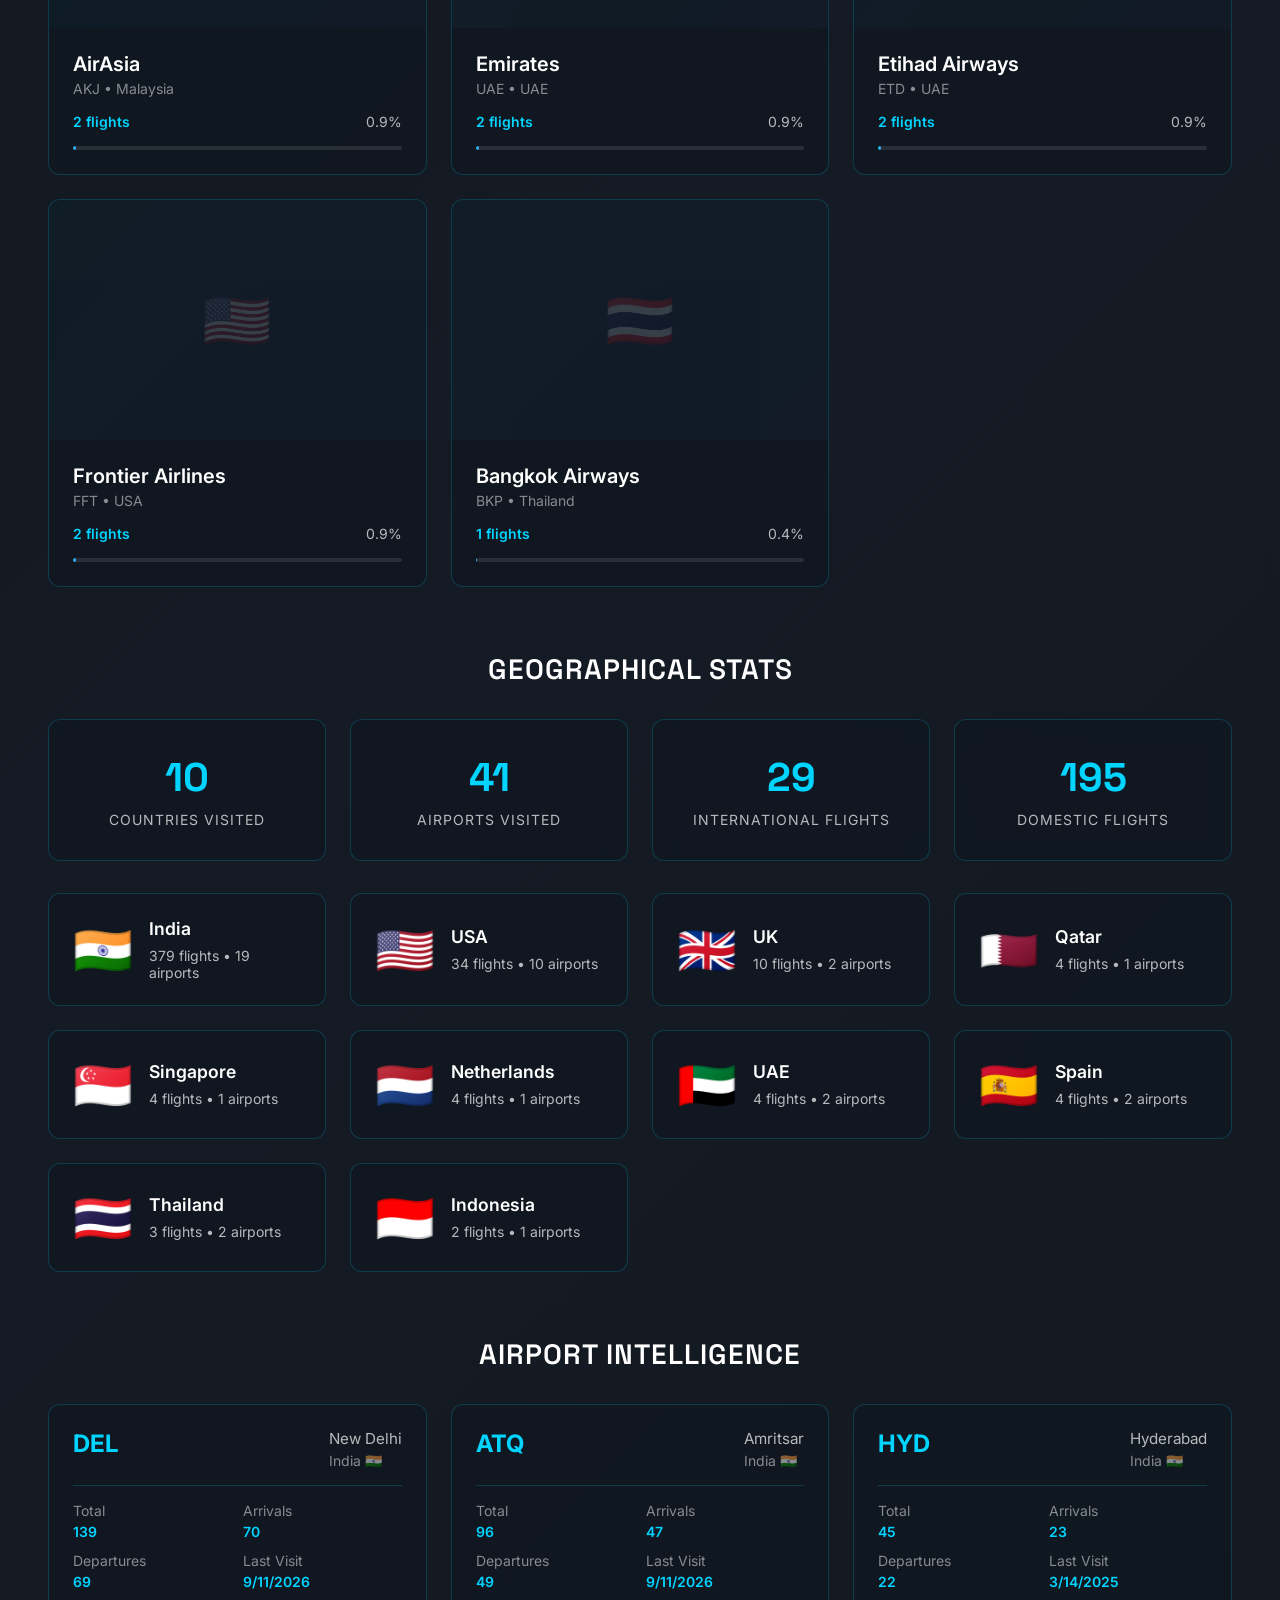
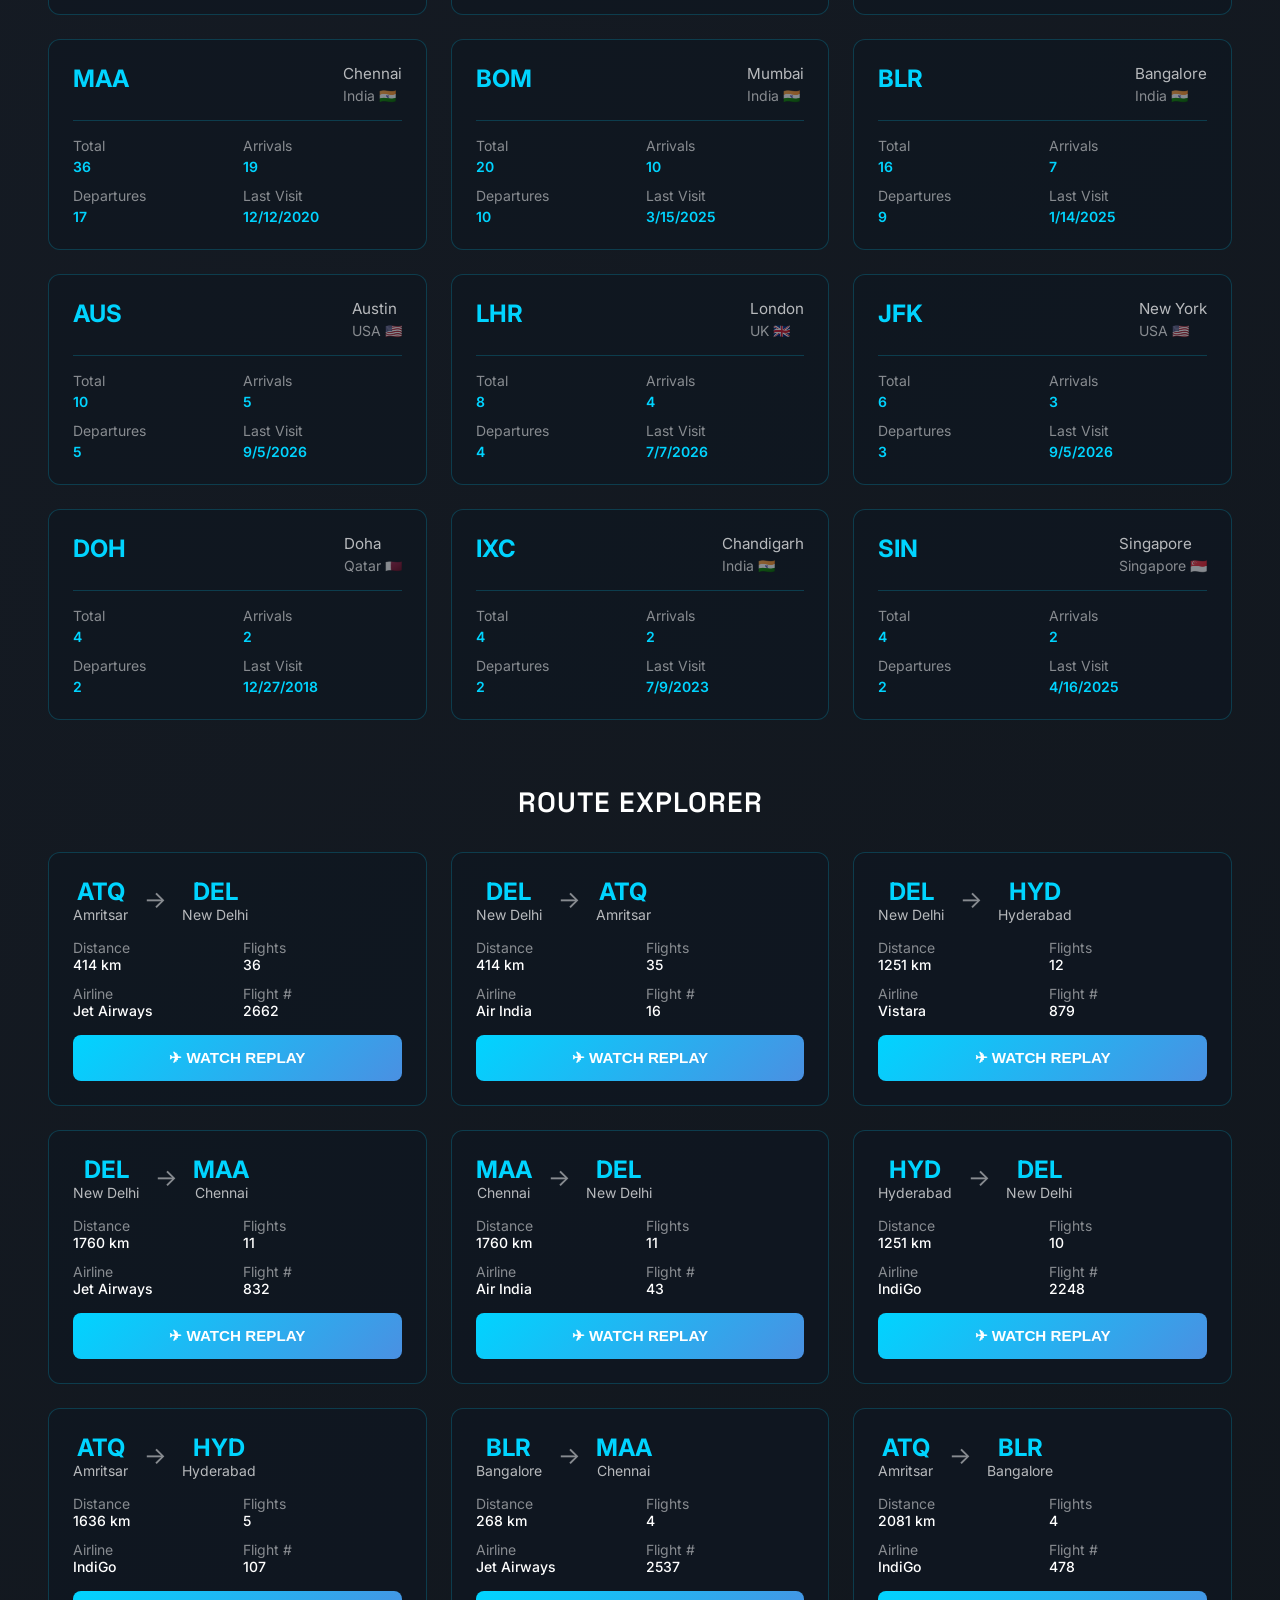
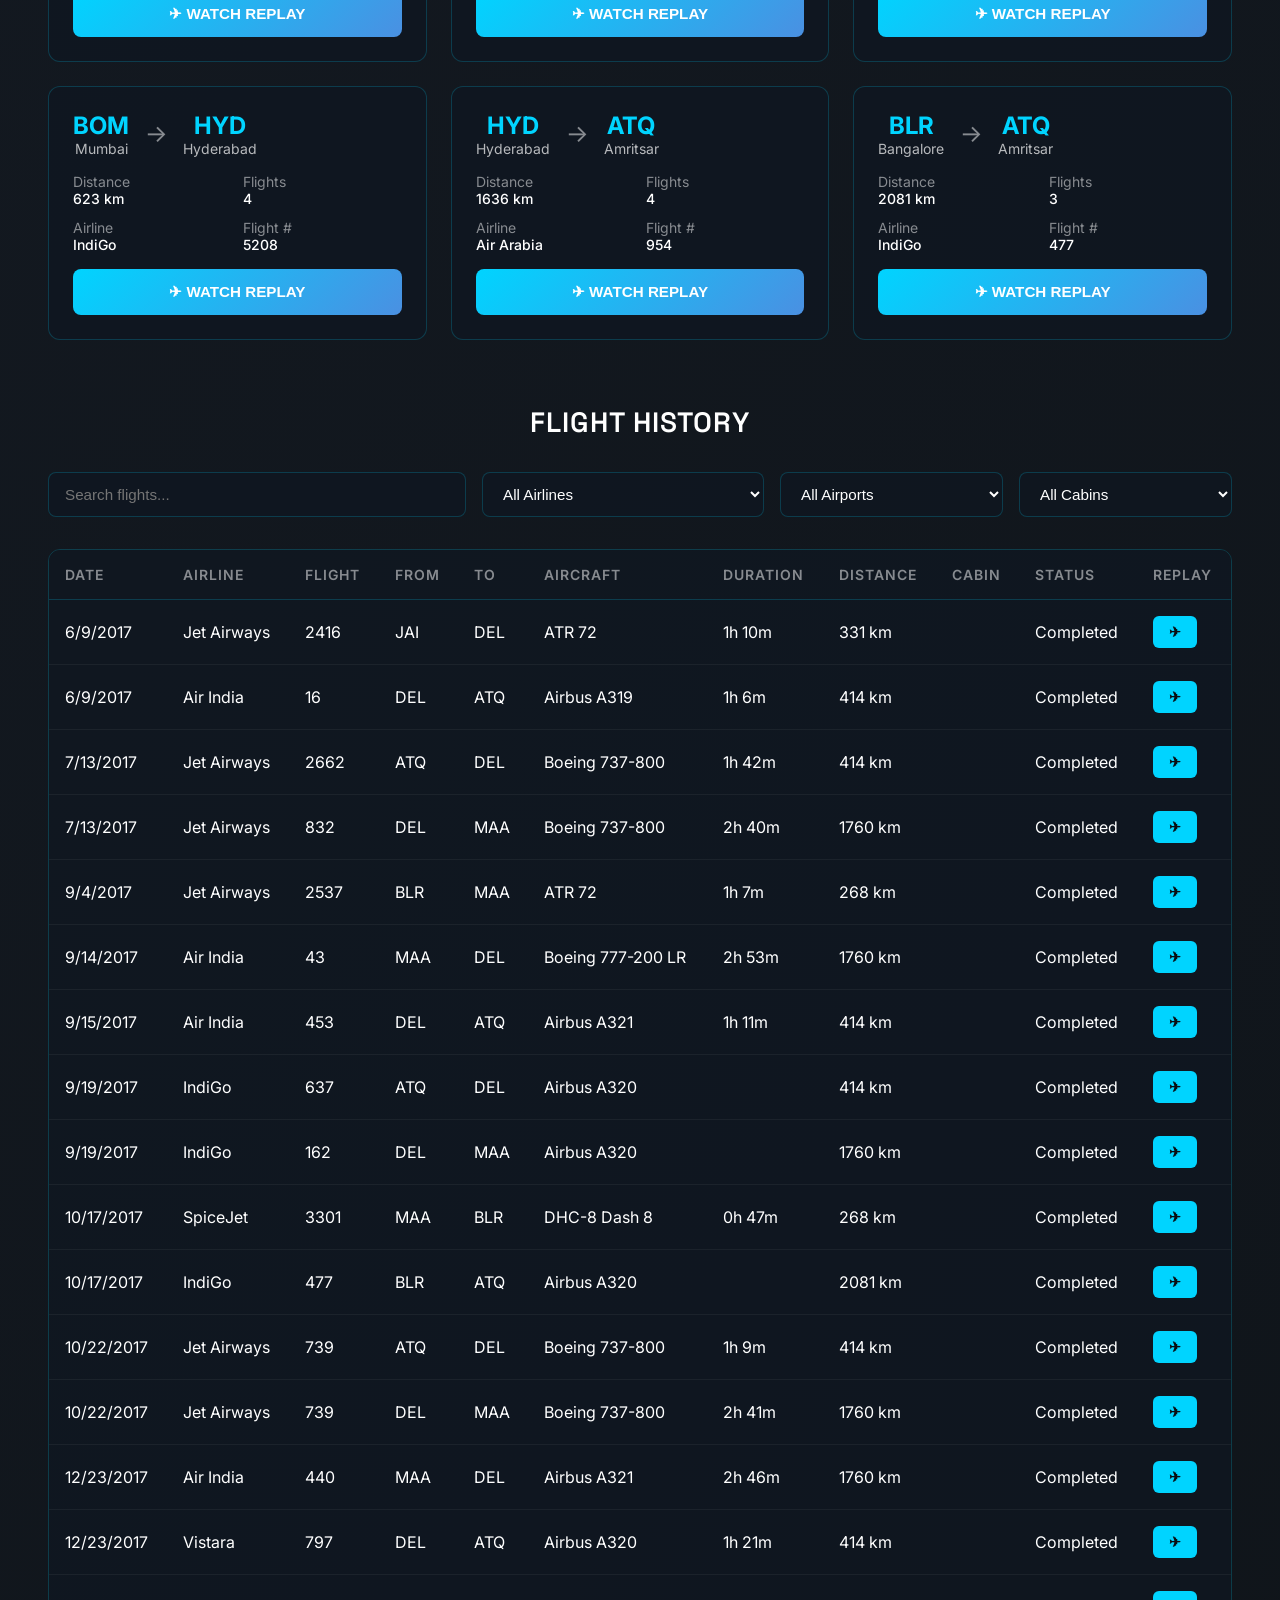
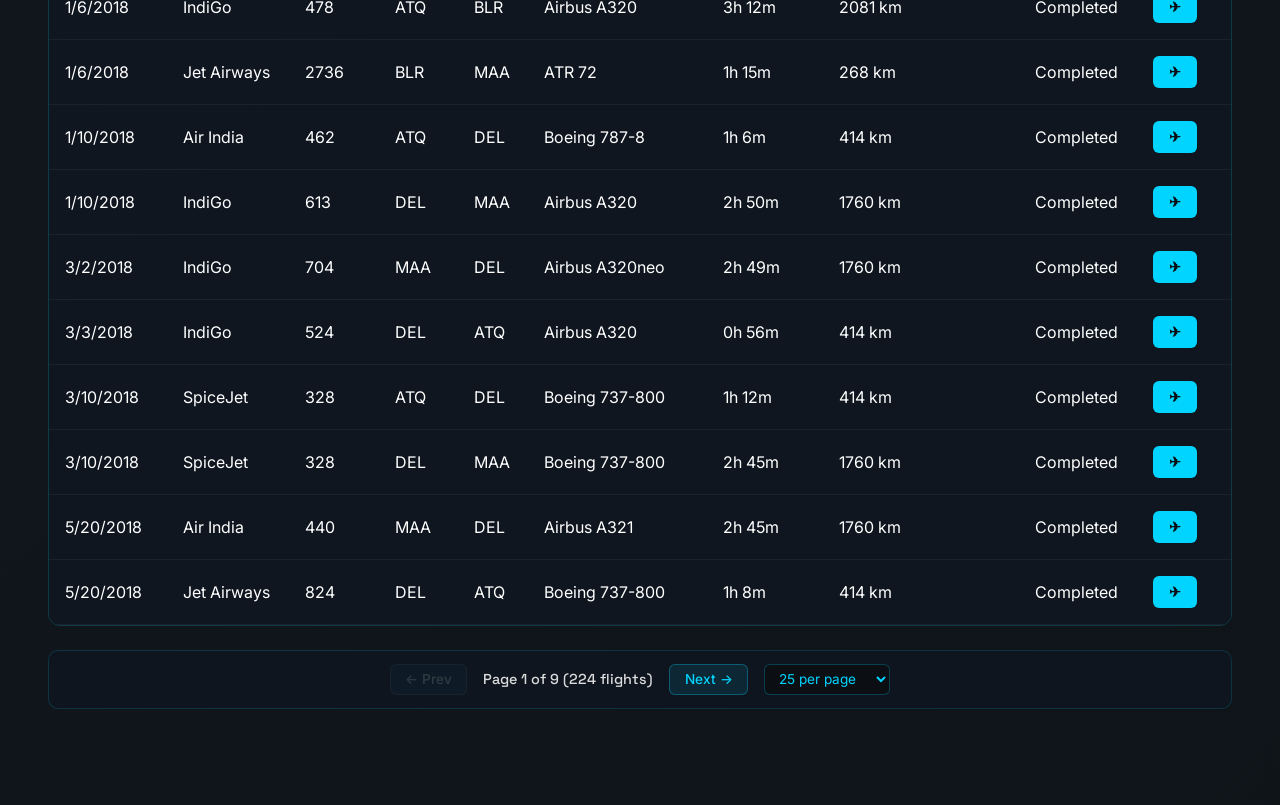
==== commit 19064b33: "feat: add flight history pagination, fix 2D replay map scaling, update flight icon color and globe d" ====
--- a/index.html
+++ b/index.html
@@ -149,6 +149,17 @@
                         </thead>
                         <tbody id="flightTableBody"></tbody>
                     </table>
+                </div>
+                <div class="pagination-controls" id="paginationControls">
+                    <button class="pagination-btn" id="prevPageBtn" disabled>← Prev</button>
+                    <span class="pagination-info" id="paginationInfo">Page 1 of 1</span>
+                    <button class="pagination-btn" id="nextPageBtn" disabled>Next →</button>
+                    <select id="pageSizeSelect" class="pagination-select">
+                        <option value="15">15 per page</option>
+                        <option value="25" selected>25 per page</option>
+                        <option value="50">50 per page</option>
+                        <option value="100">100 per page</option>
+                    </select>
                 </div>
             </section>
         </main>
--- a/styles.css
+++ b/styles.css
@@ -613,6 +613,63 @@
     box-shadow: 0 8px 24px var(--glow-color);
 }
 
+/* Flight History Pagination */
+.pagination-controls {
+    display: flex;
+    align-items: center;
+    justify-content: center;
+    gap: 1rem;
+    margin-top: 1.5rem;
+    padding: 0.8rem 1.2rem;
+    background: rgba(15, 23, 34, 0.6);
+    border: 1px solid rgba(0, 212, 255, 0.15);
+    border-radius: 10px;
+}
+
+.pagination-btn {
+    background: rgba(0, 212, 255, 0.1);
+    color: #00d4ff;
+    border: 1px solid rgba(0, 212, 255, 0.3);
+    padding: 0.4rem 0.9rem;
+    border-radius: 6px;
+    cursor: pointer;
+    font-family: Inter, sans-serif;
+    font-weight: 500;
+    font-size: 0.85rem;
+    transition: all 0.2s ease;
+}
+
+.pagination-btn:hover:not(:disabled) {
+    background: #00d4ff;
+    color: #0a0e12;
+    box-shadow: 0 0 10px rgba(0, 212, 255, 0.4);
+}
+
+.pagination-btn:disabled {
+    opacity: 0.35;
+    cursor: not-allowed;
+    border-color: rgba(255, 255, 255, 0.1);
+    color: rgba(255, 255, 255, 0.4);
+}
+
+.pagination-info {
+    font-family: 'Space Grotesk', sans-serif;
+    font-size: 0.9rem;
+    color: rgba(255, 255, 255, 0.85);
+    font-weight: 500;
+}
+
+.pagination-select {
+    background: rgba(10, 14, 18, 0.8);
+    color: #00d4ff;
+    border: 1px solid rgba(0, 212, 255, 0.25);
+    padding: 0.35rem 0.6rem;
+    border-radius: 6px;
+    font-family: Inter, sans-serif;
+    font-size: 0.85rem;
+    outline: none;
+}
+
 /* Flight History */
 .history-controls {
     display: flex;
